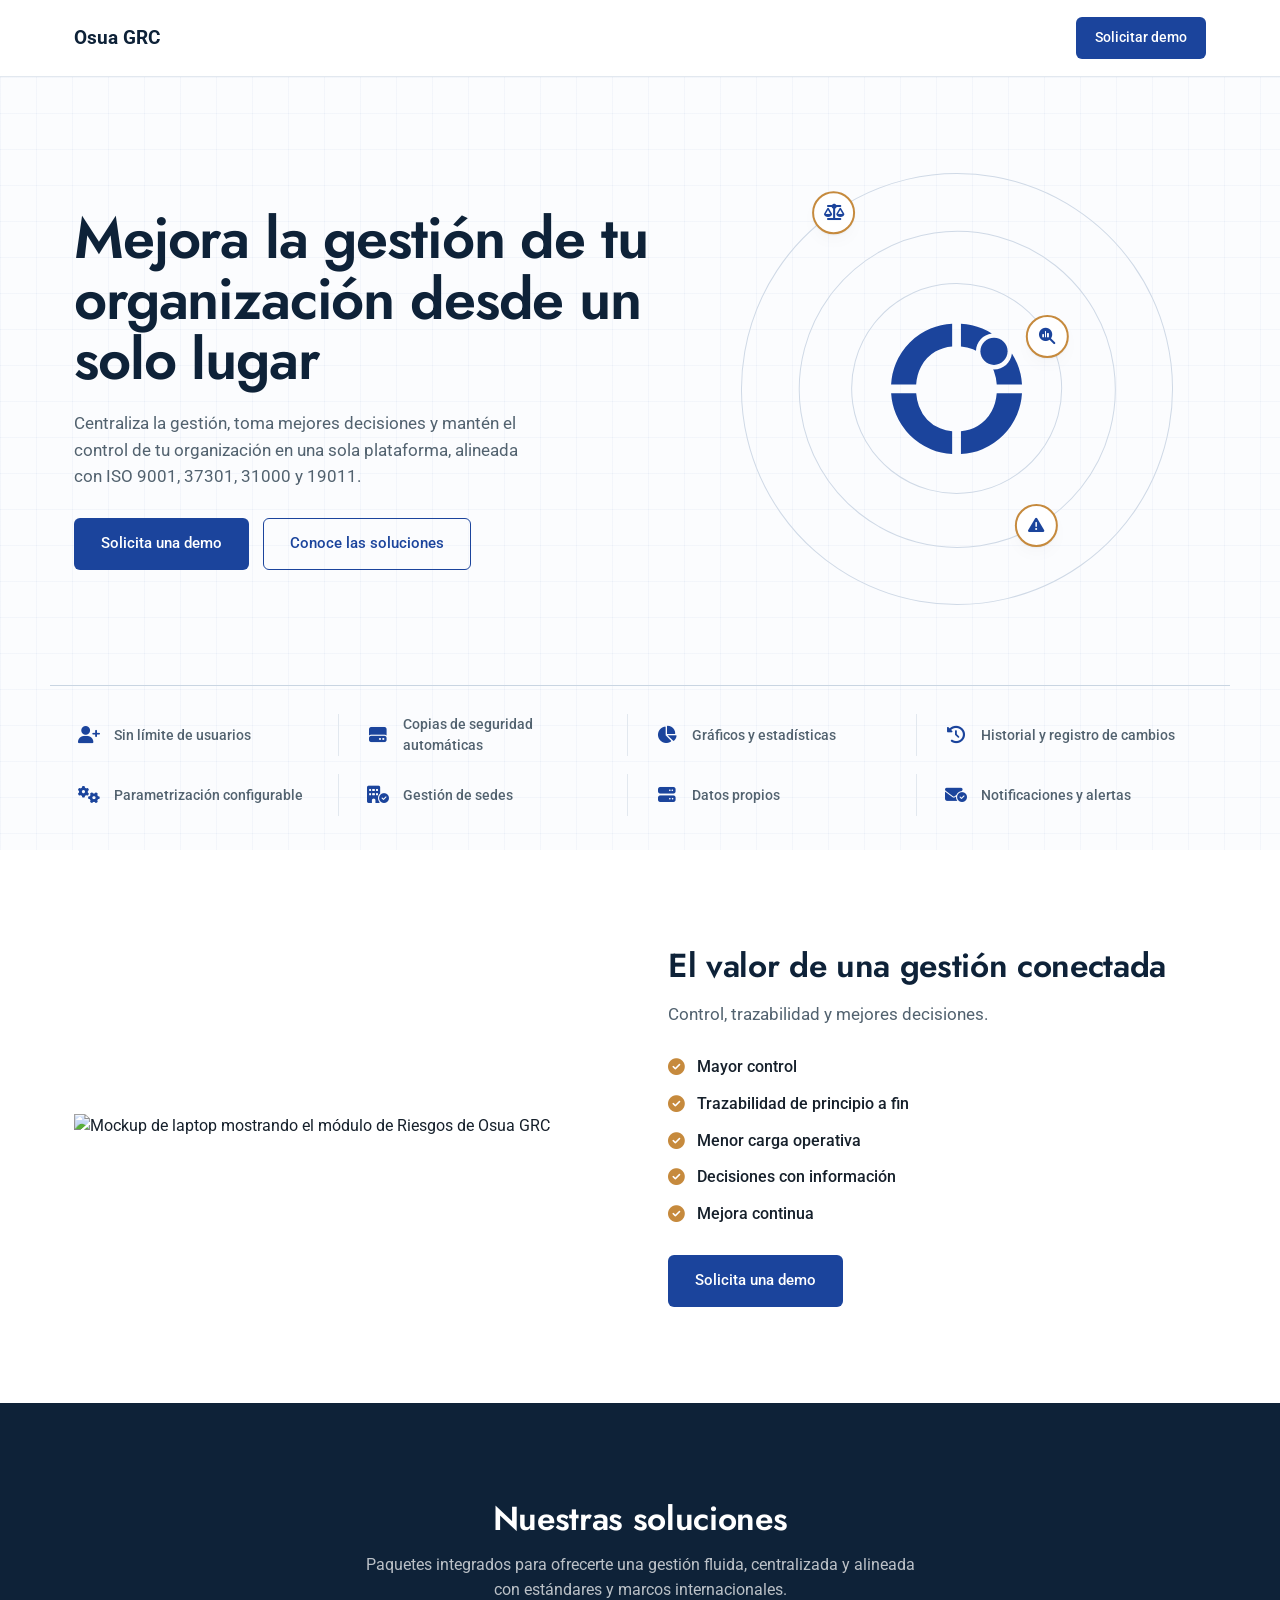
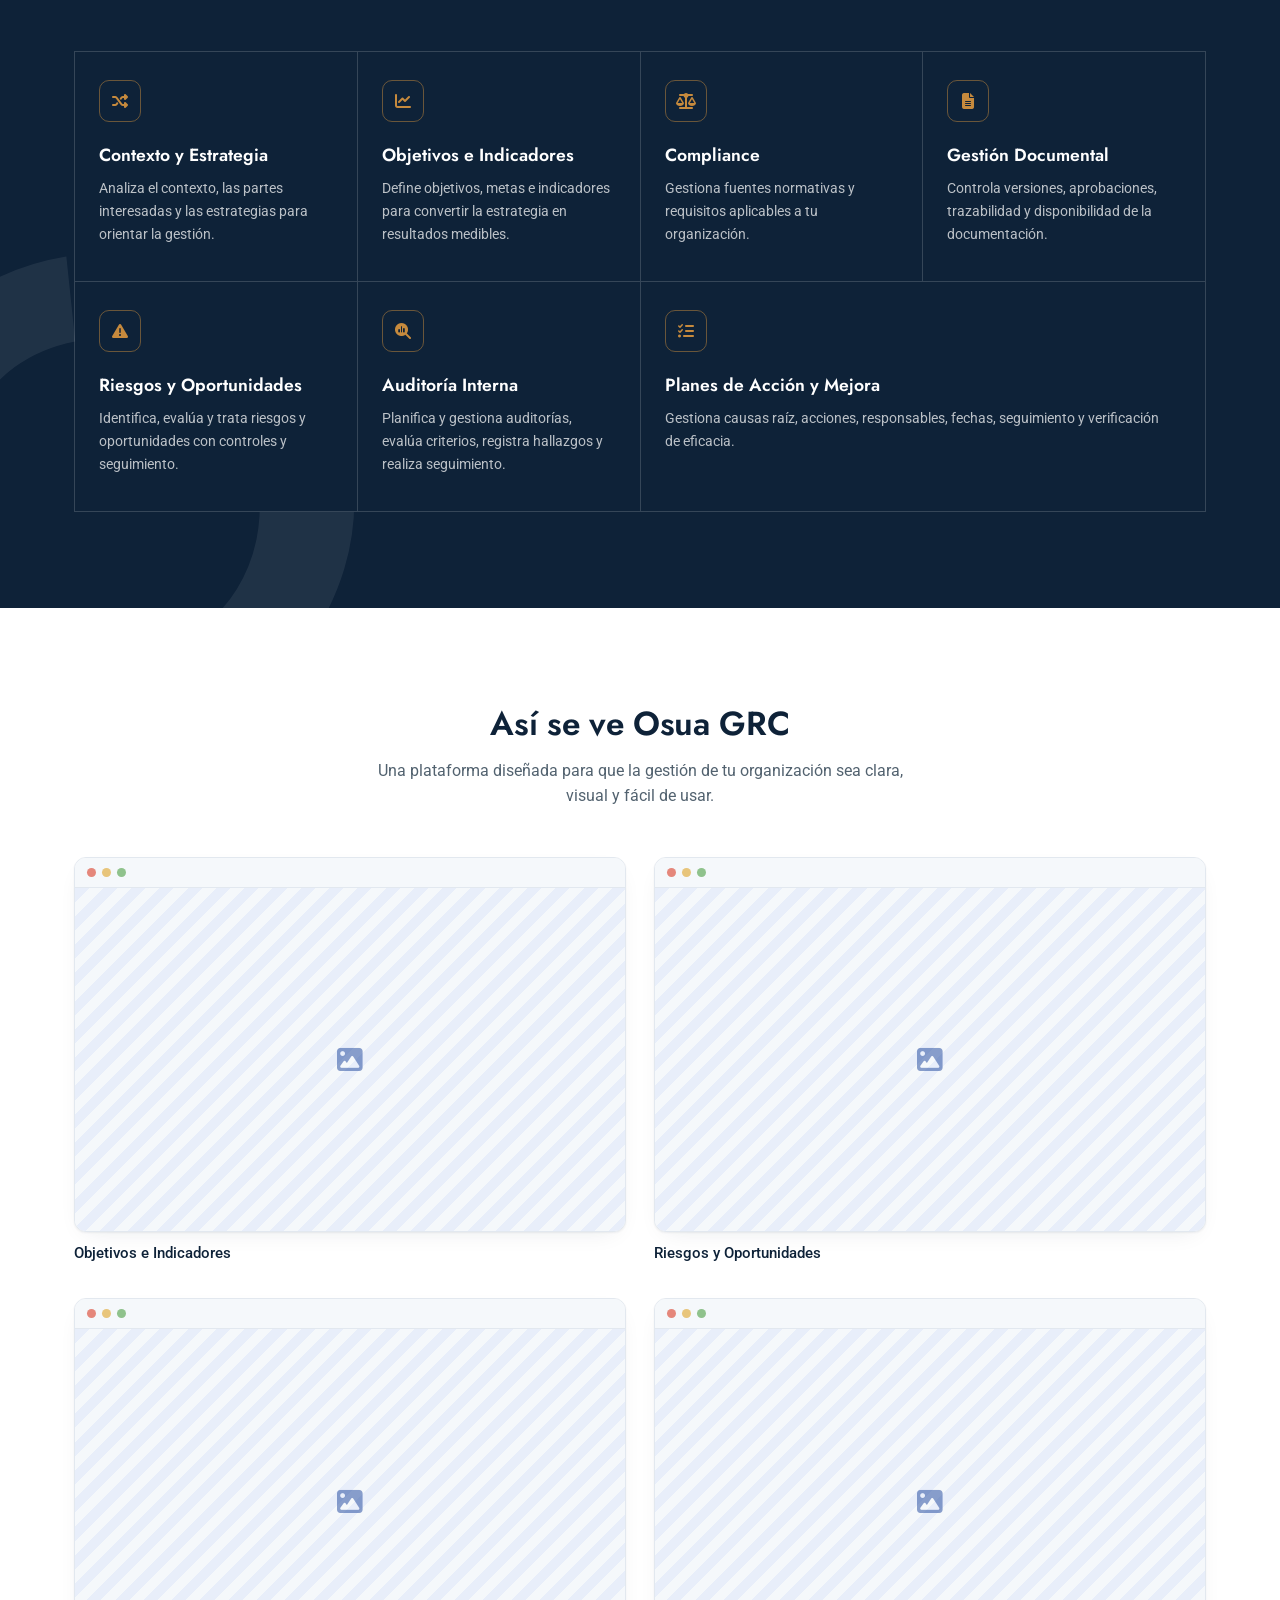
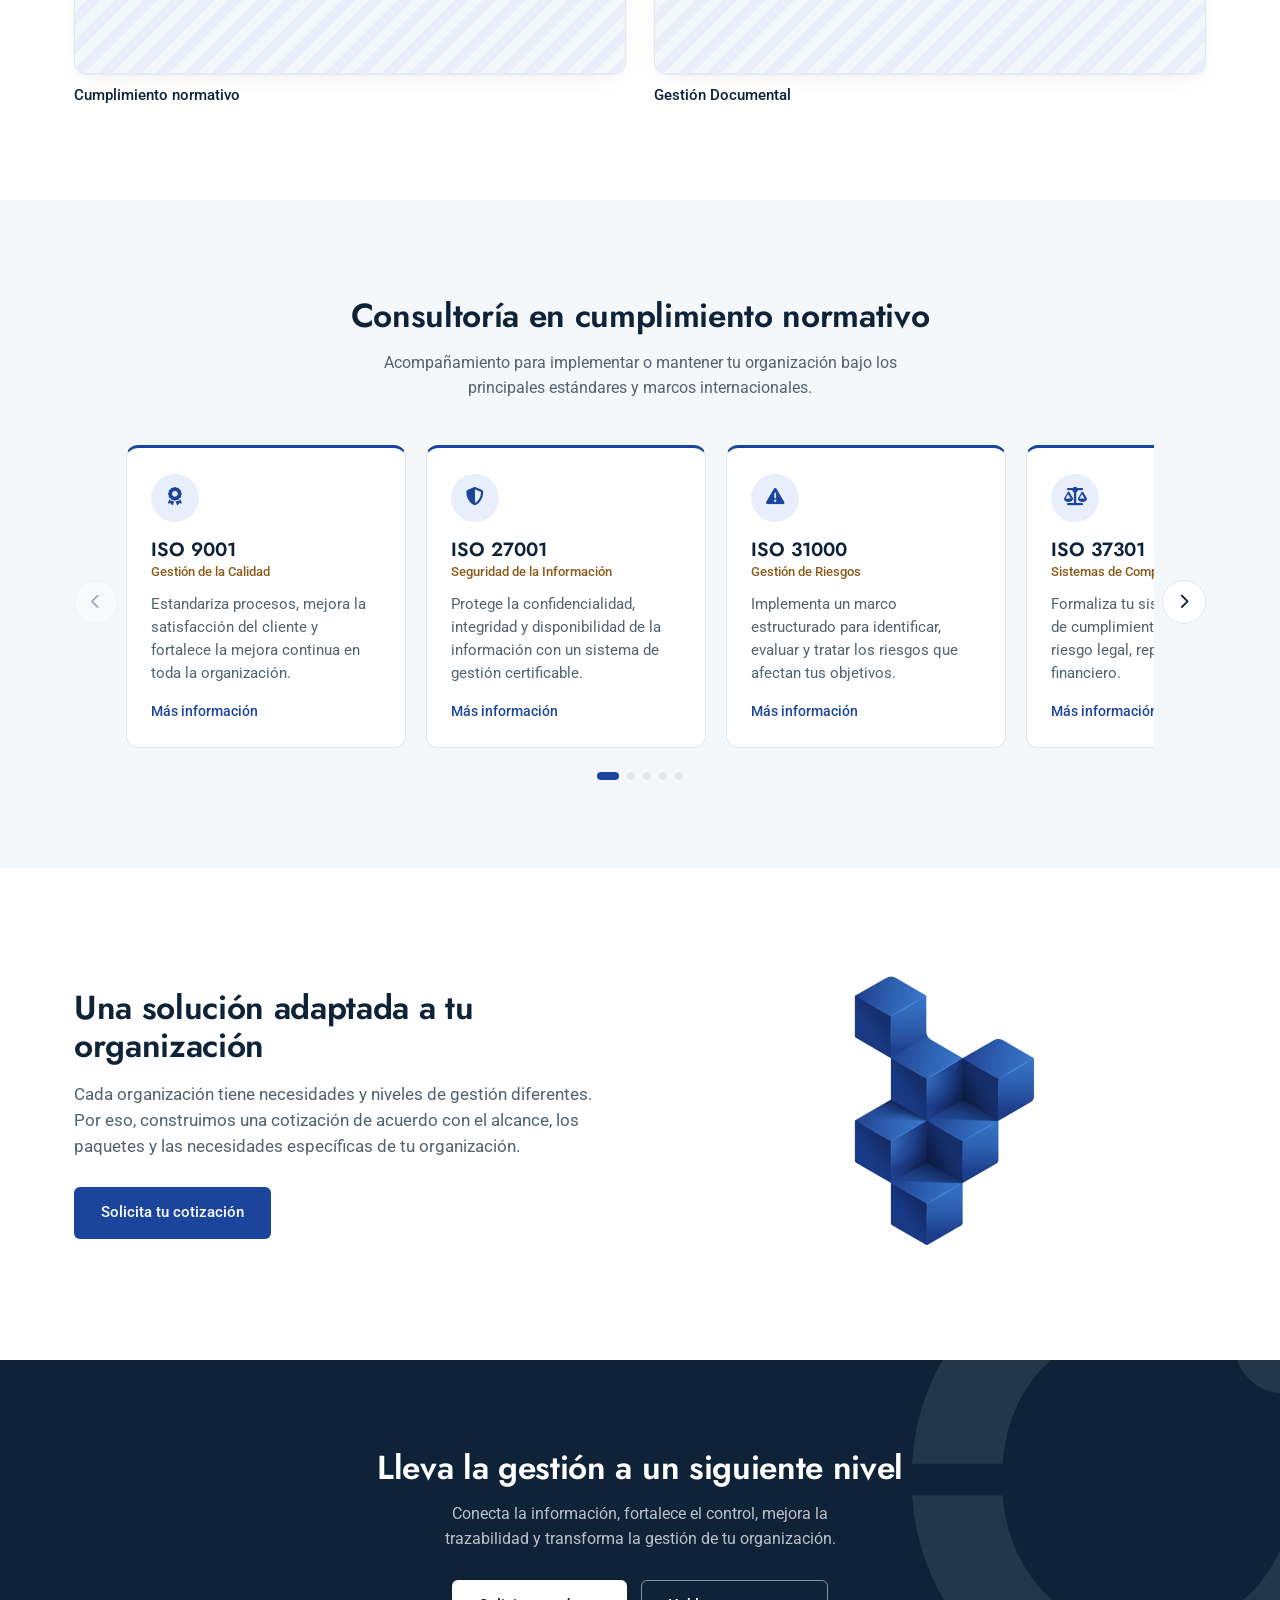
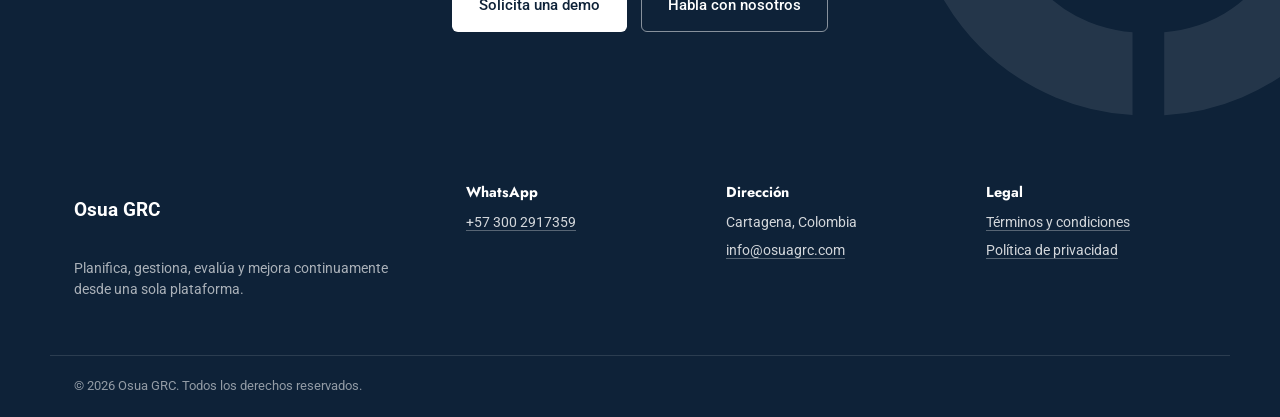
==== index.html @ 136eb986 "Ajustes en el hero y footer" ====
<!DOCTYPE html>
<html lang="es">
<head>
<meta charset="UTF-8">
<meta name="viewport" content="width=device-width, initial-scale=1.0">
<title>Osua GRC — Gobernanza, Riesgo y Cumplimiento</title>
<meta name="description" content="Centraliza la gestión, toma mejores decisiones y mantén el control de tu organización en una sola plataforma. Osua GRC: Gobernanza, Riesgo y Cumplimiento.">
 <!-- FAVICON -->
<link rel="apple-touch-icon" sizes="57x57" href="favicon/apple-icon-57x57.png">
<link rel="apple-touch-icon" sizes="60x60" href="favicon/apple-icon-60x60.png">
<link rel="apple-touch-icon" sizes="72x72" href="favicon/apple-icon-72x72.png">
<link rel="apple-touch-icon" sizes="76x76" href="favicon/apple-icon-76x76.png">
<link rel="apple-touch-icon" sizes="114x114" href="favicon/apple-icon-114x114.png">
<link rel="apple-touch-icon" sizes="120x120" href="favicon/apple-icon-120x120.png">
<link rel="apple-touch-icon" sizes="144x144" href="favicon/apple-icon-144x144.png">
<link rel="apple-touch-icon" sizes="152x152" href="favicon/apple-icon-152x152.png">
<link rel="apple-touch-icon" sizes="180x180" href="favicon/apple-icon-180x180.png">
<link rel="icon" type="image/png" sizes="192x192" href="favicon/android-icon-192x192.png">
<link rel="icon" type="image/png" sizes="32x32" href="favicon/favicon-32x32.png">
<link rel="icon" type="image/png" sizes="96x96" href="favicon/favicon-96x96.png">
<link rel="icon" type="image/png" sizes="16x16" href="favicon/favicon-16x16.png">
<link rel="icon" href="favicon/favicon.ico" sizes="any">
<link rel="manifest" href="favicon/manifest.json">
<meta name="msapplication-TileColor" content="#1B449C">
<meta name="msapplication-TileImage" content="favicon/ms-icon-144x144.png">
<meta name="theme-color" content="#1B449C">

<link rel="preconnect" href="https://fonts.googleapis.com">
<link rel="preconnect" href="https://fonts.gstatic.com" crossorigin>
<link href="https://fonts.googleapis.com/css2?family=Jost:wght@500;600;700&family=Roboto:wght@400;500;700&display=swap" rel="stylesheet">
<link rel="stylesheet" href="https://cdnjs.cloudflare.com/ajax/libs/font-awesome/6.5.2/css/all.min.css">
<link rel="stylesheet" href="css/styles.css">
</head>
<body>
<a class="skip-link" href="#contenido">Saltar al contenido</a>

<header class="site-header" id="top">
  <div class="wrap header-inner">
    <a href="./" class="brand" aria-label="Osua GRC — Inicio">
      <span class="logo-slot logo-slot--header" data-fallback="Osua GRC">
        <img src="assets/logo_osua_fondo_claro.png" alt="Osua GRC" class="logo-img"
             onerror="this.style.display='none'; this.parentElement.classList.add('logo-slot--empty')">
      </span>
    </a>

    <div class="header-actions">
      <a href="agendar.html" class="btn btn-primary btn-small">Solicitar demo</a>
    </div>
  </div>
</header>

<main id="contenido">

  <!-- HERO -->
  <section class="hero" id="hero">
    <div class="wrap hero-inner">
      <div class="hero-copy">
        <h1>Mejora la gestión de tu organización desde un solo lugar</h1>
        <p class="hero-lede">Centraliza la gestión, toma mejores decisiones y mantén el control de tu organización en una sola plataforma, alineada con ISO 9001, 37301, 31000 y 19011.</p>
        <div class="hero-ctas">
          <a href="agendar.html" class="btn btn-primary">Solicita una demo</a>
          <a href="#soluciones" class="btn btn-ghost">Conoce las soluciones</a>
        </div>
      </div>

      <div class="hero-visual" aria-hidden="true">
        <div class="orbit">
          <img src="assets/isotipo_fondo_claro.svg" alt="" class="orbit__mark">
          <div class="orbit__ring orbit__ring--outer"><span class="orbit__anchor"><span class="orbit__node"><i class="fa-solid fa-scale-balanced"></i></span></span></div>
          <div class="orbit__ring orbit__ring--mid"><span class="orbit__anchor"><span class="orbit__node"><i class="fa-solid fa-triangle-exclamation"></i></span></span></div>
          <div class="orbit__ring orbit__ring--inner"><span class="orbit__anchor"><span class="orbit__node"><i class="fa-solid fa-magnifying-glass-chart"></i></span></span></div>
        </div>
      </div>
    </div>

    <ul class="feature-strip wrap">
      <li><i class="fa-solid fa-user-plus"></i><span>Sin límite de usuarios</span></li>
      <li><i class="fa-solid fa-hard-drive"></i><span>Copias de seguridad automáticas</span></li>
      <li><i class="fa-solid fa-chart-pie"></i><span>Gráficos y estadísticas</span></li>
      <li><i class="fa-solid fa-clock-rotate-left"></i><span>Historial y registro de cambios</span></li>
      <li><i class="fa-solid fa-gears"></i><span>Parametrización configurable</span></li>
      <li><i class="fa-solid fa-building-circle-check"></i><span>Gestión de sedes</span></li>
      <li><i class="fa-solid fa-server"></i><span>Datos propios</span></li>
      <li><i class="fa-solid fa-envelope-circle-check"></i><span>Notificaciones y alertas</span></li>
    </ul>
  </section>

  <!-- VALOR CONECTADO -->
  <section class="split-section">
    <div class="wrap split-grid">
      <div class="split-grid__media">
        <div class="media-frame">
          <img src="assets/mockup_laptop.png"
               alt="Mockup de laptop mostrando el módulo de Riesgos de Osua GRC"
               class="media-frame__img" loading="lazy">
        </div>
      </div>

      <div class="split-grid__copy">
        <h2>El valor de una gestión conectada</h2>
        <p class="split-grid__lede">Control, trazabilidad y mejores decisiones.</p>
        <ul class="check-list">
          <li><i class="fa-solid fa-circle-check"></i>Mayor control</li>
          <li><i class="fa-solid fa-circle-check"></i>Trazabilidad de principio a fin</li>
          <li><i class="fa-solid fa-circle-check"></i>Menor carga operativa</li>
          <li><i class="fa-solid fa-circle-check"></i>Decisiones con información</li>
          <li><i class="fa-solid fa-circle-check"></i>Mejora continua</li>
        </ul>
        <a href="agendar.html" class="btn btn-primary">Solicita una demo</a>
      </div>
    </div>
  </section>

  <!-- SOLUCIONES -->
  <section class="solutions" id="soluciones">
    <img src="assets/isotipo_fondo_oscuro.svg" alt="" aria-hidden="true" class="section-mark section-mark--solutions">
    <div class="wrap">
      <div class="section-head">
        <h2>Nuestras soluciones</h2>
        <p>Paquetes integrados para ofrecerte una gestión fluida, centralizada y alineada con estándares y marcos internacionales.</p>
      </div>

      <ul class="solutions-grid">
        <li class="solution-module-card">
          <span class="solution-module-icon" aria-hidden="true"><i class="fa-solid fa-shuffle"></i></span>
          <h3>Contexto y Estrategia</h3>
          <p>Analiza el contexto, las partes interesadas y las estrategias para orientar la gestión.</p>
        </li>
        <li class="solution-module-card">
          <span class="solution-module-icon" aria-hidden="true"><i class="fa-solid fa-chart-line"></i></span>
          <h3>Objetivos e Indicadores</h3>
          <p>Define objetivos, metas e indicadores para convertir la estrategia en resultados medibles.</p>
        </li>
        <li class="solution-module-card">
          <span class="solution-module-icon" aria-hidden="true"><i class="fa-solid fa-scale-balanced"></i></span>
          <h3>Compliance</h3>
          <p>Gestiona fuentes normativas y requisitos aplicables a tu organización.</p>
        </li>
        <li class="solution-module-card">
          <span class="solution-module-icon" aria-hidden="true"><i class="fa-solid fa-file-lines"></i></span>
          <h3>Gestión Documental</h3>
          <p>Controla versiones, aprobaciones, trazabilidad y disponibilidad de la documentación.</p>
        </li>
        <li class="solution-module-card">
          <span class="solution-module-icon" aria-hidden="true"><i class="fa-solid fa-triangle-exclamation"></i></span>
          <h3>Riesgos y Oportunidades</h3>
          <p>Identifica, evalúa y trata riesgos y oportunidades con controles y seguimiento.</p>
        </li>
        <li class="solution-module-card">
          <span class="solution-module-icon" aria-hidden="true"><i class="fa-solid fa-magnifying-glass-chart"></i></span>
          <h3>Auditoría Interna</h3>
          <p>Planifica y gestiona auditorías, evalúa criterios, registra hallazgos y realiza seguimiento.</p>
        </li>
        <li class="solution-module-card">
          <span class="solution-module-icon" aria-hidden="true"><i class="fa-solid fa-list-check"></i></span>
          <h3>Planes de Acción y Mejora</h3>
          <p>Gestiona causas raíz, acciones, responsables, fechas, seguimiento y verificación de eficacia.</p>
        </li>
      </ul>
    </div>
  </section>

  <!-- GALERÍA DE LA PLATAFORMA -->
  <section class="gallery" id="galeria">
    <div class="wrap">
      <div class="section-head">
        <h2>Así se ve Osua GRC</h2>
        <p>Una plataforma diseñada para que la gestión de tu organización sea clara, visual y fácil de usar.</p>
      </div>

      <div class="gallery-grid">

        <button type="button" class="gallery-item" data-gallery-item data-full="assets/indicadores.png" data-caption="Objetivos e Indicadores">
          <span class="browser-frame">
            <span class="browser-bar"><span class="browser-dot"></span><span class="browser-dot"></span><span class="browser-dot"></span></span>
            <span class="browser-body">
              <img src="assets/indicadores.png" alt="Módulo de Objetivos e Indicadores" loading="lazy"
                   onerror="this.style.display='none'; this.parentElement.classList.add('browser-body--empty')">
            </span>
          </span>
          <span class="gallery-caption">Objetivos e Indicadores</span>
        </button>

        <button type="button" class="gallery-item" data-gallery-item data-full="assets/riesgos_oportunidades.png" data-caption="Riesgos y Oportunidades">
          <span class="browser-frame">
            <span class="browser-bar"><span class="browser-dot"></span><span class="browser-dot"></span><span class="browser-dot"></span></span>
            <span class="browser-body">
              <img src="assets/riesgos_oportunidades.png" alt="Módulo de Riesgos y Oportunidades" loading="lazy"
                   onerror="this.style.display='none'; this.parentElement.classList.add('browser-body--empty')">
            </span>
          </span>
          <span class="gallery-caption">Riesgos y Oportunidades</span>
        </button>

        <button type="button" class="gallery-item" data-gallery-item data-full="assets/fuentes_normativas.png" data-caption="Cumplimiento normativo">
          <span class="browser-frame">
            <span class="browser-bar"><span class="browser-dot"></span><span class="browser-dot"></span><span class="browser-dot"></span></span>
            <span class="browser-body">
              <img src="assets/fuentes_normativas.png" alt="Módulo de Cumplimiento" loading="lazy"
                   onerror="this.style.display='none'; this.parentElement.classList.add('browser-body--empty')">
            </span>
          </span>
          <span class="gallery-caption">Cumplimiento normativo</span>
        </button>

        <button type="button" class="gallery-item" data-gallery-item data-full="assets/documentos.png" data-caption="Gestión Documental">
          <span class="browser-frame">
            <span class="browser-bar"><span class="browser-dot"></span><span class="browser-dot"></span><span class="browser-dot"></span></span>
            <span class="browser-body">
              <img src="assets/documentos.png" alt="Módulo de Gestión Documental" loading="lazy"
                   onerror="this.style.display='none'; this.parentElement.classList.add('browser-body--empty')">
            </span>
          </span>
          <span class="gallery-caption">Gestión Documental</span>
        </button>

      </div>
    </div>
  </section>

  <!-- CONSULTORÍA EN CUMPLIMIENTO NORMATIVO -->
  <section class="consulting" id="consultoria">
    <div class="wrap">
      <div class="section-head">
        <h2>Consultoría en cumplimiento normativo</h2>
        <p>Acompañamiento para implementar o mantener tu organización bajo los principales estándares y marcos internacionales.</p>
      </div>
    </div>

    <div class="carousel" data-carousel>
      <button type="button" class="carousel-arrow carousel-arrow--prev" data-carousel-prev aria-label="Ver norma anterior">
        <i class="fa-solid fa-chevron-left"></i>
      </button>

      <ul class="carousel-track" data-carousel-track tabindex="0" aria-label="Listado de normas ISO">

        <li class="carousel-slide">
          <article class="norm-card">
            <span class="norm-card-icon"><i class="fa-solid fa-award"></i></span>
            <h3>ISO 9001</h3>
            <p class="norm-card-tag">Gestión de la Calidad</p>
            <p>Estandariza procesos, mejora la satisfacción del cliente y fortalece la mejora continua en toda la organización.</p>
            <a href="#contacto" class="norm-card-link">Más información<span class="sr-only"> sobre ISO 9001</span></a>
          </article>
        </li>

        <li class="carousel-slide">
          <article class="norm-card">
            <span class="norm-card-icon"><i class="fa-solid fa-shield-halved"></i></span>
            <h3>ISO 27001</h3>
            <p class="norm-card-tag">Seguridad de la Información</p>
            <p>Protege la confidencialidad, integridad y disponibilidad de la información con un sistema de gestión certificable.</p>
            <a href="#contacto" class="norm-card-link">Más información<span class="sr-only"> sobre ISO 27001</span></a>
          </article>
        </li>

        <li class="carousel-slide">
          <article class="norm-card">
            <span class="norm-card-icon"><i class="fa-solid fa-triangle-exclamation"></i></span>
            <h3>ISO 31000</h3>
            <p class="norm-card-tag">Gestión de Riesgos</p>
            <p>Implementa un marco estructurado para identificar, evaluar y tratar los riesgos que afectan tus objetivos.</p>
            <a href="#contacto" class="norm-card-link">Más información<span class="sr-only"> sobre ISO 31000</span></a>
          </article>
        </li>

        <li class="carousel-slide">
          <article class="norm-card">
            <span class="norm-card-icon"><i class="fa-solid fa-scale-balanced"></i></span>
            <h3>ISO 37301</h3>
            <p class="norm-card-tag">Sistemas de Compliance</p>
            <p>Formaliza tu sistema de gestión de cumplimiento y reduce el riesgo legal, reputacional y financiero.</p>
            <a href="#contacto" class="norm-card-link">Más información<span class="sr-only"> sobre ISO 37301</span></a>
          </article>
        </li>

        <li class="carousel-slide">
          <article class="norm-card">
            <span class="norm-card-icon"><i class="fa-solid fa-magnifying-glass-chart"></i></span>
            <h3>ISO 19011</h3>
            <p class="norm-card-tag">Directrices de Auditoría</p>
            <p>Planificación y ejecución de auditorías internas efectivas, con criterios claros y hallazgos accionables.</p>
            <a href="#contacto" class="norm-card-link">Más información<span class="sr-only"> sobre ISO 19011</span></a>
          </article>
        </li>
      </ul>

      <button type="button" class="carousel-arrow carousel-arrow--next" data-carousel-next aria-label="Ver siguiente norma">
        <i class="fa-solid fa-chevron-right"></i>
      </button>
    </div>

    <div class="carousel-dots" data-carousel-dots></div>
  </section>

  <!-- SOLUCIÓN ADAPTADA / COTIZACIÓN POR NECESIDADES -->
  <section class="split-section" id="cotizacion">
    <div class="wrap split-grid">
      <div class="split-grid__copy">
        <h2>Una solución adaptada a tu organización</h2>
        <p class="split-grid__lede">Cada organización tiene necesidades y niveles de gestión diferentes. Por eso, construimos una cotización de acuerdo con el alcance, los paquetes y las necesidades específicas de tu organización.</p>
        <a href="https://wa.me/573002917359?text=Hola%2C%20quiero%20solicitar%20una%20cotizaci%C3%B3n%20de%20Osua%20GRC%20para%20mi%20organizaci%C3%B3n." class="btn btn-primary" target="_blank" rel="noopener noreferrer">Solicita tu cotización<span class="sr-only"> (WhatsApp, se abre en una pestaña nueva)</span></a>
      </div>

      <div class="split-grid__media" aria-hidden="true">
        <div class="media-frame">
          <img src="assets/cubos_3d.png"
               alt=""
               class="media-frame__img media-frame__img--constrained" loading="lazy">
        </div>
      </div>
    </div>
  </section>

  <!-- CTA FINAL -->
  <section class="cta-section" id="contacto">
    <img src="assets/isotipo_fondo_oscuro.svg" alt="" aria-hidden="true" class="section-mark section-mark--cta">
    <div class="wrap cta-inner">
      <h2>Lleva la gestión a un siguiente nivel</h2>
      <p>Conecta la información, fortalece el control, mejora la trazabilidad y transforma la gestión de tu organización.</p>
      <div class="cta-actions">
        <a href="agendar.html" class="btn btn-light">Solicita una demo</a>
        <a href="https://wa.me/573002917359?text=Hola%2C%20quiero%20conocer%20m%C3%A1s%20sobre%20Osua%20GRC." class="btn btn-ghost btn-ghost--dark" target="_blank" rel="noopener noreferrer">Habla con nosotros</a>
      </div>
    </div>
  </section>

</main>

<footer class="site-footer">
  <div class="wrap footer-inner">
    <div class="footer-brand">
      <span class="logo-slot logo-slot--footer" data-fallback="Osua GRC">
        <img src="assets/logo_osua_fondo_oscuro.png" alt="Osua GRC" class="logo-img"
             onerror="this.style.display='none'; this.parentElement.classList.add('logo-slot--empty')">
      </span>
      <p>Planifica, gestiona, evalúa y mejora continuamente desde una sola plataforma.</p>
    </div>

    <div class="footer-col">
      <h4>WhatsApp</h4>
      <p><a href="https://wa.me/573002917359" target="_blank" rel="noopener noreferrer">+57 300 2917359</a></p>
    </div>

    <div class="footer-col">
      <h4>Dirección</h4>
      <p>Cartagena, Colombia</p>
      <p><a href="mailto:info@osuagrc.com">info@osuagrc.com</a></p>
    </div>

    <div class="footer-col">
      <h4>Legal</h4>
      <p><a href="terminos.html">Términos y condiciones</a></p>
      <p><a href="privacidad.html">Política de privacidad</a></p>
    </div>
  </div>

  <div class="wrap footer-bottom">
    <p>&copy; <span id="year"></span> Osua GRC. Todos los derechos reservados.</p>
  </div>
</footer>

<!-- Lightbox de la galería -->
<div class="lightbox" id="lightbox" role="dialog" aria-modal="true" aria-label="Vista ampliada de la captura" aria-hidden="true">
  <button type="button" class="lightbox-close" id="lightboxClose" aria-label="Cerrar imagen">
    <i class="fa-solid fa-xmark"></i>
  </button>
  <button type="button" class="lightbox-arrow lightbox-arrow--prev" id="lightboxPrev" aria-label="Captura anterior">
    <i class="fa-solid fa-chevron-left"></i>
  </button>
  <figure class="lightbox-figure">
    <img id="lightboxImg" src="" alt="">
    <figcaption id="lightboxCaption"></figcaption>
  </figure>
  <button type="button" class="lightbox-arrow lightbox-arrow--next" id="lightboxNext" aria-label="Siguiente captura">
    <i class="fa-solid fa-chevron-right"></i>
  </button>
</div>

<button id="backToTop" class="back-to-top" aria-label="Volver arriba" type="button">
  <i class="fa-solid fa-arrow-up"></i>
</button>

<script src="js/script.js"></script>
</body>
</html>
---- css/styles.css ----
/* ============================================
   Osua GRC — Landing page
   ============================================ */

:root {
  --navy-900: #0E2238;
  --navy-800: #12283F;
  --navy-700: #1B449C;
  --blue-500: #3A63C4;
  --blue-100: #E8EEFA;
  --gold-500: #C68A3D;
  --gold-100: #F7ECDA;
  --bg-soft: #F5F8FB;
  --bg-warm: #FBFCFE;
  --white: #FFFFFF;
  --ink: #16202B;
  --ink-soft: #52626F;
  --line: #E2E8EF;
  --line-strong: #C9D5E2;

  --font-display: 'Jost', 'Roboto', -apple-system, BlinkMacSystemFont, 'Segoe UI', sans-serif;
  --gold-700: #8A5A1A;
  --font: 'Roboto', -apple-system, BlinkMacSystemFont, 'Segoe UI', sans-serif;

  --radius-s: 6px;
  --radius-m: 12px;
  --radius-l: 20px;

  --shadow-card: 0 1px 2px rgba(14, 34, 56, 0.06), 0 8px 24px -12px rgba(14, 34, 56, 0.12);

  --header-h: 76px;
  --wrap: 1180px;
}

*, *::before, *::after { box-sizing: border-box; }

html {
  scroll-behavior: smooth;
  scroll-padding-top: var(--header-h); /* Evita que el header fijo solape los títulos al usar anclas */
}

@media (prefers-reduced-motion: reduce) {
  html { scroll-behavior: auto; }
  * {
    animation-duration: 0.001ms !important;
    animation-iteration-count: 1 !important;
    transition-duration: 0.001ms !important;
  }
}

body {
  margin: 0;
  font-family: var(--font);
  font-weight: 400;
  color: var(--ink);
  background: var(--white);
  line-height: 1.55;
  -webkit-font-smoothing: antialiased;
}

/* Tipografía global */
h1, h2, h3, h4 {
  font-family: var(--font-display);
  color: var(--navy-900);
  margin: 0 0 0.5em;
  line-height: 1.15;
}
h1 { font-weight: 600; font-size: clamp(2rem, 3.4vw, 2.75rem); letter-spacing: -0.01em; }
h2 { font-weight: 600; font-size: clamp(1.6rem, 2.6vw, 2.1rem); letter-spacing: -0.01em; }
h3 { font-weight: 600; font-size: 1.2rem; }
p { margin: 0 0 1em; color: var(--ink-soft); max-width: 62ch; }
a { color: inherit; text-decoration: none; }
ul { list-style: none; margin: 0; padding: 0; }
img, svg { display: block; max-width: 100%; height: auto; }

.wrap {
  width: 100%;
  max-width: var(--wrap);
  margin: 0 auto;
  padding: 0 24px;
  position: relative;
  z-index: 1;
}

/* ---------- Marcas decorativas de fondo ---------- */
.section-mark {
  position: absolute;
  z-index: 0;
  max-width: none;
  pointer-events: none;
  user-select: none;
  opacity: 0.07;
  width: clamp(260px, 60vw, 560px);
}

.section-mark--hero {
  top: clamp(-140px, -22vw, -60px);
  right: clamp(-140px, -22vw, -60px);
  width: clamp(300px, 65vw, 620px);
}
.section-mark--solutions {
  bottom: clamp(-160px, -24vw, -70px);
  left: clamp(-160px, -24vw, -70px);
  width: clamp(280px, 62vw, 540px);
  transform: rotate(-6deg);
}
.section-mark--cta {
  top: clamp(-140px, -22vw, -60px);
  right: clamp(-130px, -20vw, -50px);
  width: clamp(280px, 60vw, 520px);
  opacity: 0.09;
}

/* ---------- Botones ---------- */
.btn {
  display: inline-flex;
  align-items: center;
  justify-content: center;
  gap: 8px;
  padding: 13px 26px;
  border-radius: var(--radius-s);
  font-weight: 500;
  font-size: 0.95rem;
  border: 1.5px solid transparent;
  cursor: pointer;
  transition: background-color 0.15s ease, border-color 0.15s ease, color 0.15s ease, transform 0.1s ease;
}
.btn:active { transform: translateY(1px); }
.btn-primary { background: var(--navy-700); color: var(--white); }
.btn-primary:hover { background: var(--blue-500); }
.btn-ghost { background: transparent; color: var(--navy-700); border-color: var(--navy-700); }
.btn-ghost:hover { background: var(--blue-100); }
.btn-small { padding: 9px 18px; font-size: 0.875rem; }
.btn-light { background: var(--white); color: var(--navy-900); }
.btn-light:hover { background: var(--blue-100); }
.btn:focus-visible, a:focus-visible, input:focus-visible, button:focus-visible {
  outline: 2.5px solid var(--gold-500);
  outline-offset: 2px;
}

/* ---------- Header ---------- */
.site-header {
  position: sticky;
  top: 0;
  z-index: 100;
  background: rgba(255, 255, 255, 0.92);
  backdrop-filter: saturate(180%) blur(10px);
  border-bottom: 1px solid var(--line);
}
.header-inner {
  height: var(--header-h);
  display: flex;
  align-items: center;
  justify-content: space-between;
  gap: 24px;
}
.brand { display: flex; align-items: center; color: var(--navy-900); }

.logo-slot {
  display: inline-flex;
  align-items: center;
  height: 52px;
  max-width: 200px;
}
.logo-slot--footer { height: 52px; }
.logo-img { height: 100%; width: auto; max-width: 100%; object-fit: contain; }

.logo-slot--empty::after {
  content: attr(data-fallback);
  font-weight: 700;
  font-size: 1.2rem;
  color: var(--navy-900);
  white-space: nowrap;
}
.logo-slot--footer.logo-slot--empty::after { color: var(--white); }

.header-actions { display: flex; align-items: center; gap: 14px; }

/* ---------- Layout Unificado: Split Grid & Media Frame ---------- */
.split-section { padding: 96px 0; }
.split-section--alt { background: var(--bg-soft); }

.split-grid {
  display: grid;
  grid-template-columns: minmax(0, 1fr) minmax(0, 1fr);
  gap: 56px;
  align-items: center;
}

@media (max-width: 900px) {
  .split-grid { grid-template-columns: 1fr; }
  .split-grid__media { order: 2; }
}

/* Componente único para contenedores de imagen e ilustración */
.media-frame {
  display: flex;
  align-items: center;
  justify-content: center;
  width: 100%;
}
.media-frame__img {
  display: block;
  width: 100%;
  height: auto;
}
.media-frame__img--constrained {
  max-width: 300px;
}

/* ---------- Hero ---------- */
/* Cuadrícula técnica: dos capas de líneas finas (horizontales y verticales) sobre el fondo base */
.hero {
  background:
    linear-gradient(rgba(27, 68, 156, 0.035) 1px, transparent 1px),
    linear-gradient(90deg, rgba(27, 68, 156, 0.035) 1px, transparent 1px),
    var(--bg-warm);
  background-size: 36px 36px, 36px 36px, auto;
  padding-top: 72px;
  position: relative;
  overflow: hidden;
}
.hero-inner {
  display: grid;
  grid-template-columns: minmax(0, 1fr) minmax(0, 0.85fr);
  align-items: center;
  gap: 48px;
  padding-bottom: 56px;
}
.hero-copy h1 { margin-bottom: 20px; font-size: clamp(2.3rem, 4.6vw, 3.6rem); line-height: 1.05; letter-spacing: -0.02em; }
.hero-lede { font-size: 1.08rem; max-width: 46ch; }
.hero-ctas { display: flex; gap: 14px; margin-top: 28px; flex-wrap: wrap; }

.hero-visual { display: flex; justify-content: center; }
.orbit { position: relative; width: 100%; max-width: 480px; aspect-ratio: 1; container-type: inline-size; }
.orbit__mark { position: absolute; inset: 0; margin: auto; width: 30%; animation: mark-in 1.4s cubic-bezier(.2, .7, .2, 1) both; }
.orbit__ring {
  position: absolute; inset: var(--inset);
  border: 1.5px solid #CFD9E6; border-radius: 50%;
  rotate: var(--start);
  animation: orbit-spin var(--dur) linear infinite;
}
.orbit__ring--outer { --inset: 5%; --dur: 80s; --start: -35deg; }
.orbit__ring--mid { --inset: 17%; --dur: 56s; --start: 150deg; animation-direction: reverse; }
.orbit__ring--inner { --inset: 28%; --dur: 36s; --start: 60deg; }
/* El ancla contrarresta el giro del anillo para que las etiquetas siempre queden derechas */
.orbit__anchor {
  position: absolute; top: 0; left: 50%; width: 0; height: 0;
  rotate: calc(var(--start) * -1);
  animation: orbit-counter var(--dur) linear infinite;
  animation-direction: inherit;
}
.orbit__node {
  position: absolute; transform: translate(-50%, -50%);
  display: flex; align-items: center; justify-content: center;
  width: 38px; height: 38px;           /* respaldo si el navegador no soporta cqw */
  width: clamp(30px, 9cqw, 46px); height: clamp(30px, 9cqw, 46px);
  background: var(--white); border: 2px solid var(--gold-500); border-radius: 50%;
  box-shadow: var(--shadow-card);
}
.orbit__node i { font-size: clamp(0.8rem, 3.4cqw, 1.1rem); color: var(--navy-700); }
@keyframes orbit-spin { to { transform: rotate(360deg); } }
@keyframes orbit-counter { to { transform: rotate(-360deg); } }
@keyframes mark-in { from { transform: rotate(-90deg); opacity: 0; } to { transform: none; opacity: 1; } }

/* Feature strip */
.feature-strip {
  border-top: 1px solid var(--line-strong);
  padding: 28px 24px 34px;
  display: grid;
  grid-template-columns: repeat(4, minmax(0, 1fr));
  gap: 18px 24px;
}
.feature-strip li {
  display: grid;
  grid-template-columns: 30px minmax(0, 1fr);
  align-items: center;
  gap: 10px;
  min-height: 42px;
  padding-right: 18px;
  border-right: 1px solid var(--line);
}
.feature-strip li:nth-child(4n) { border-right: none; padding-right: 0; }
.feature-strip i { font-size: 1.1rem; color: var(--navy-700); text-align: center; }
.feature-strip span { font-size: 0.85rem; font-weight: 500; color: var(--ink-soft); }

@media (max-width: 720px) {
  .feature-strip { grid-template-columns: repeat(2, minmax(0, 1fr)); gap: 0 20px; }
  .feature-strip li { border-right: none; border-bottom: 1px solid var(--line); padding: 14px 0; }
  .feature-strip li:nth-last-child(-n+2) { border-bottom: none; }
}
@media (max-width: 359px) {
  .feature-strip { grid-template-columns: 1fr; }
  .feature-strip li:nth-last-child(2) { border-bottom: 1px solid var(--line); }
}

/* Párrafo destacado dentro de .split-grid__copy */
.split-grid__lede { font-size: 1.05rem; margin-bottom: 28px; }

/* ---------- Check list ---------- */
.check-list { margin: 20px 0 28px; display: flex; flex-direction: column; gap: 12px; }
.check-list li { display: flex; align-items: center; gap: 12px; font-weight: 500; color: var(--ink); }
.check-list i { color: var(--gold-500); font-size: 1.05rem; }

/* ---------- Soluciones ---------- */
.solutions {
  --cell-line: rgba(255, 255, 255, 0.16);
  padding: 96px 0;
  background: var(--navy-900);
  color: var(--white);
  position: relative;
  overflow: hidden;
  overflow: clip;
}
.solutions h2, .solutions h3 { color: var(--white); }
.section-head { max-width: 640px; margin: 0 auto 48px; text-align: center; }
.section-head p { margin: 0 auto; }
.solutions .section-head p { color: rgba(255, 255, 255, 0.72); }

/* Cada módulo es una celda con borde fino; la cuadrícula se cierra con el borde superior e izquierdo del contenedor */
.solutions-grid {
  display: grid;
  grid-template-columns: repeat(4, minmax(0, 1fr));
  border-top: 1px solid var(--cell-line);
  border-left: 1px solid var(--cell-line);
}
.solution-module-card {
  min-height: 230px;
  padding: 28px 24px 30px;
  background: var(--navy-900); /* tapa la marca de agua dentro de la celda */
  border-right: 1px solid var(--cell-line);
  border-bottom: 1px solid var(--cell-line);
  display: flex;
  flex-direction: column;
  align-items: flex-start;
}
/* 7 módulos: la última celda ocupa 2 columnas para que la cuadrícula quede completa, sin hueco */
.solution-module-card:last-child { grid-column: span 2; }
.solution-module-icon {
  width: 42px;
  height: 42px;
  display: inline-flex;
  align-items: center;
  justify-content: center;
  margin-bottom: 22px;
  border: 1px solid rgba(198, 138, 61, 0.5);
  border-radius: 10px;
  color: var(--gold-500);
}
.solution-module-card h3 { margin: 0 0 10px; font-size: 1.1rem; line-height: 1.3; }
.solution-module-card p { margin: 0; font-size: 0.9rem; line-height: 1.6; color: rgba(255, 255, 255, 0.72); }

@media (max-width: 980px) {
  .solutions-grid { grid-template-columns: repeat(2, minmax(0, 1fr)); }
  .solution-module-card { min-height: 200px; }
}
@media (max-width: 520px) {
  .solutions { padding: 72px 0; }
  .solutions-grid { grid-template-columns: 1fr; }
  .solution-module-card { min-height: 0; padding: 24px 20px 26px; }
  .solution-module-card:last-child { grid-column: auto; }
}

/* ---------- Galería de la plataforma ---------- */
.gallery { padding: 96px 0; background: var(--white); }
.gallery .section-head { margin-bottom: 48px; }

.gallery-grid {
  display: grid;
  grid-template-columns: repeat(2, 1fr);
  gap: 36px 28px;
}

.gallery-item {
  display: block;
  width: 100%;
  padding: 0;
  border: none;
  background: none;
  font-family: var(--font);
  text-align: left;
  cursor: pointer;
}

/* "Mockup" de navegador que enmarca cada captura */
.browser-frame {
  display: block;
  border-radius: var(--radius-m);
  overflow: hidden;
  border: 1px solid var(--line);
  background: var(--white);
  box-shadow: var(--shadow-card);
  transition: transform 0.18s ease, box-shadow 0.18s ease;
}
.gallery-item:hover .browser-frame { transform: translateY(-3px); box-shadow: 0 16px 32px -14px rgba(14, 34, 56, 0.25); }

.browser-bar {
  display: flex;
  align-items: center;
  gap: 6px;
  padding: 10px 12px;
  background: var(--bg-soft);
  border-bottom: 1px solid var(--line);
}
.browser-dot { width: 9px; height: 9px; border-radius: 50%; background: var(--line); }
.browser-dot:nth-child(1) { background: #E5877B; }
.browser-dot:nth-child(2) { background: #E8C57B; }
.browser-dot:nth-child(3) { background: #8FC28C; }

.browser-body {
  display: block;
  position: relative;
  aspect-ratio: 16 / 10;
  background: var(--white);
}
.browser-body img { width: 100%; height: 100%; object-fit: cover; object-position: top; }

/* Contenido de respaldo mientras no se haya subido la captura real */
.browser-body--empty {
  display: flex;
  align-items: center;
  justify-content: center;
  background:
    repeating-linear-gradient(135deg, var(--blue-100), var(--blue-100) 10px, var(--bg-soft) 10px, var(--bg-soft) 20px);
}
.browser-body--empty::before {
  content: '\f03e';
  font-family: 'Font Awesome 6 Free';
  font-weight: 900;
  font-size: 1.6rem;
  color: var(--navy-700);
  opacity: 0.5;
}

.gallery-caption {
  display: block;
  margin-top: 12px;
  font-weight: 500;
  font-size: 0.92rem;
  color: var(--navy-900);
}

@media (max-width: 900px) {
  .gallery-grid { grid-template-columns: repeat(2, 1fr); }
}
@media (max-width: 560px) {
  .gallery-grid { grid-template-columns: 1fr; }
}

/* ---------- Lightbox ---------- */
.lightbox {
  position: fixed;
  inset: 0;
  background: rgba(14, 34, 56, 0.92);
  display: flex;
  align-items: center;
  justify-content: center;
  z-index: 200;
  opacity: 0;
  visibility: hidden;
  transition: opacity 0.2s ease;
  padding: 24px;
}
.lightbox.is-open { opacity: 1; visibility: visible; }

.lightbox-figure { max-width: min(90vw, 1000px); margin: 0; text-align: center; }
.lightbox-figure img {
  max-width: 100%;
  max-height: 78vh;
  border-radius: var(--radius-m);
  margin: 0 auto;
  box-shadow: 0 20px 60px -20px rgba(0,0,0,0.6);
}
.lightbox-figure figcaption {
  margin-top: 16px;
  color: var(--white);
  font-weight: 500;
  font-size: 0.95rem;
}

.lightbox-close,
.lightbox-arrow {
  position: fixed;
  border: none;
  background: rgba(255,255,255,0.1);
  color: var(--white);
  border-radius: 50%;
  cursor: pointer;
  display: flex;
  align-items: center;
  justify-content: center;
  transition: background-color 0.15s ease;
}
.lightbox-close:hover,
.lightbox-arrow:hover { background: rgba(255,255,255,0.2); }

.lightbox-close { top: 24px; right: 24px; width: 44px; height: 44px; font-size: 1.1rem; }
.lightbox-arrow { top: 50%; transform: translateY(-50%); width: 52px; height: 52px; font-size: 1.2rem; }
.lightbox-arrow--prev { left: 24px; }
.lightbox-arrow--next { right: 24px; }

@media (max-width: 640px) {
  .lightbox-arrow { width: 42px; height: 42px; }
  .lightbox-arrow--prev { left: 10px; }
  .lightbox-arrow--next { right: 10px; }
  .lightbox-close { top: 14px; right: 14px; }
}

/* ---------- Consultoría / Carrusel de normas ---------- */
.consulting { padding: 96px 0 88px; background: var(--bg-soft); }
.consulting .section-head { margin-bottom: 40px; }

.carousel {
  position: relative;
  display: flex;
  align-items: center;
  gap: 8px;
  max-width: var(--wrap);
  margin: 0 auto;
  padding: 0 24px;
}

.carousel-track {
  display: flex;
  gap: 20px;
  overflow-x: auto;
  scroll-snap-type: x mandatory;
  scroll-behavior: smooth;
  padding: 4px 2px 16px;
  margin: 0;
  list-style: none;
  /* oculta la barra de scroll manteniendo el desplazamiento nativo/táctil */
  scrollbar-width: none;
  -ms-overflow-style: none;
}
.carousel-track::-webkit-scrollbar { display: none; }

.carousel-slide {
  flex: 0 0 280px;
  scroll-snap-align: start;
}

.norm-card {
  position: relative; /* contiene el texto .sr-only para que el carrusel lo recorte */
  height: 100%;
  display: flex;
  flex-direction: column;
  background: var(--white);
  border: 1px solid var(--line);
  border-top: 3px solid var(--navy-700);
  border-radius: var(--radius-m);
  padding: 26px 24px 24px;
  transition: border-color 0.15s ease, box-shadow 0.15s ease;
}
/* border-color pisaría la franja, por eso se vuelve a fijar el color superior */
.norm-card:hover { border-color: var(--blue-500); border-top-color: var(--navy-700); box-shadow: var(--shadow-card); }

.norm-card-icon {
  width: 48px;
  height: 48px;
  border-radius: 50%;
  background: var(--blue-100);
  color: var(--navy-700);
  display: flex;
  align-items: center;
  justify-content: center;
  font-size: 1.15rem;
  margin-bottom: 16px;
}
.norm-card h3 { margin-bottom: 2px; }
.norm-card-tag {
  font-size: 0.8rem;
  font-weight: 500;
  color: var(--gold-700);
  margin-bottom: 12px;
}
.norm-card p:not(.norm-card-tag) { font-size: 0.92rem; margin-bottom: 16px; flex-grow: 1; }
.norm-card-link {
  font-size: 0.88rem;
  font-weight: 500;
  color: var(--navy-700);
  display: inline-flex;
  align-items: center;
  gap: 6px;
  margin-top: auto;
}
.norm-card-link i { font-size: 0.75rem; transition: transform 0.15s ease; }
.norm-card-link:hover { color: var(--blue-500); }
.norm-card-link:hover i { transform: translateX(3px); }

.carousel-arrow {
  flex: 0 0 auto;
  width: 44px;
  height: 44px;
  border-radius: 50%;
  border: 1.5px solid var(--line);
  background: var(--white);
  color: var(--navy-800);
  font-size: 0.95rem;
  display: flex;
  align-items: center;
  justify-content: center;
  cursor: pointer;
  transition: border-color 0.15s ease, color 0.15s ease, opacity 0.15s ease;
}
.carousel-arrow:hover { border-color: var(--navy-700); color: var(--navy-700); }
.carousel-arrow:disabled { opacity: 0.35; cursor: default; pointer-events: none; }

.carousel-dots {
  display: flex;
  justify-content: center;
  gap: 8px;
  margin-top: 8px;
}
.carousel-dots button {
  width: 8px;
  height: 8px;
  padding: 0;
  border: none;
  border-radius: 50%;
  background: var(--line);
  cursor: pointer;
}
.carousel-dots button.is-active { background: var(--navy-700); width: 22px; border-radius: 4px; transition: width 0.2s ease; }

@media (max-width: 640px) {
  .carousel-arrow { display: none; }
  .carousel { padding: 0 20px; }
  .carousel-slide { flex-basis: 250px; }
}

/* ---------- CTA final ---------- */
.cta-section { background: var(--navy-900); color: var(--white); padding: 88px 0; position: relative; overflow: hidden; }
.cta-inner {
  max-width: 640px;
  margin: 0 auto;
  text-align: center;
}
.cta-inner h2 { color: var(--white); }
.cta-inner p { color: rgba(255,255,255,0.72); max-width: 46ch; margin-left: auto; margin-right: auto; }

.cta-actions { display: flex; gap: 14px; justify-content: center; margin-top: 28px; flex-wrap: wrap; }
.btn-ghost--dark { color: var(--white); border-color: rgba(255,255,255,0.5); }
.btn-ghost--dark:hover { background: rgba(255,255,255,0.08); border-color: var(--white); }

/* ---------- Botón volver arriba ---------- */
.back-to-top {
  position: fixed;
  right: 24px;
  bottom: 24px;
  width: 46px;
  height: 46px;
  border-radius: 50%;
  border: none;
  background: var(--navy-700);
  color: var(--white);
  font-size: 1.05rem;
  display: flex;
  align-items: center;
  justify-content: center;
  cursor: pointer;
  box-shadow: 0 6px 18px -6px rgba(14, 34, 56, 0.4);
  opacity: 0;
  visibility: hidden;
  transform: translateY(10px);
  transition: opacity 0.2s ease, transform 0.2s ease, background-color 0.15s ease;
  z-index: 90;
}
.back-to-top.is-visible { opacity: 1; visibility: visible; transform: translateY(0); }
.back-to-top:hover { background: var(--blue-500); }

@media (max-width: 600px) {
  .back-to-top { right: 16px; bottom: 16px; width: 42px; height: 42px; }
}

/* ---------- Páginas legales (privacidad / términos) ---------- */
.legal-page { padding: 130px 0 100px; }
.legal-content { max-width: 760px; margin: 0 auto; }

.legal-updated {
  font-size: 0.85rem;
  font-weight: 500;
  color: var(--ink-soft);
  margin-bottom: 8px;
}

.legal-content h1 { margin-bottom: 28px; }
.legal-content h2 {
  font-size: 1.25rem;
  margin-top: 40px;
  margin-bottom: 12px;
}
.legal-content p,
.legal-content li { max-width: none; }
.legal-content ul {
  margin: 0 0 20px;
  padding-left: 22px;
  list-style: disc;
}
.legal-content li { margin-bottom: 8px; color: var(--ink-soft); }
.legal-content a { color: var(--navy-700); text-decoration: underline; text-underline-offset: 2px; }
.legal-content a:hover { color: var(--blue-500); }

@media (max-width: 640px) {
  .legal-page { padding: 100px 0 72px; }
}

/* ---------- Página 404 ---------- */
.not-found {
  position: relative;
  overflow: hidden;
  background: var(--bg-soft);
  padding: 130px 0;
  text-align: center;
  min-height: calc(100vh - var(--header-h) - 320px);
  display: flex;
  align-items: center;
}
.not-found-inner { max-width: 560px; margin: 0 auto; }

.not-found-code {
  font-family: var(--font-display);
  font-weight: 700;
  font-size: clamp(4rem, 12vw, 7rem);
  line-height: 1;
  color: var(--navy-700);
  letter-spacing: -0.02em;
  margin: 0 0 8px;
}
.not-found h1 { margin-bottom: 16px; }
.not-found p:not(.not-found-code) { margin: 0 auto 28px; }

.not-found-actions { display: flex; gap: 14px; justify-content: center; flex-wrap: wrap; }

.section-mark--notfound {
  top: clamp(-140px, -22vw, -60px);
  left: clamp(-140px, -22vw, -60px);
  width: clamp(300px, 65vw, 620px);
}

@media (max-width: 640px) {
  .not-found { padding: 90px 0; }
}

/* ---------- Página "Agenda una demo" ---------- */
/* Mismo fondo de cuadrícula del hero para dar continuidad; el calendario de Google es lo único protagonista */
.schedule {
  background:
    linear-gradient(rgba(27, 68, 156, 0.035) 1px, transparent 1px),
    linear-gradient(90deg, rgba(27, 68, 156, 0.035) 1px, transparent 1px),
    var(--bg-warm);
  background-size: 36px 36px, 36px 36px, auto;
  padding: 130px 0 96px;
}
.schedule-layout {
  display: grid;
  grid-template-columns: minmax(0, 5fr) minmax(0, 7fr);
  gap: 64px;
  align-items: start;
}
.schedule-copy h1 { font-size: clamp(2rem, 4vw, 3rem); line-height: 1.08; letter-spacing: -0.02em; margin-bottom: 18px; }
.schedule-copy > p { max-width: 42ch; margin: 0 0 28px; }

/* Datos de la reunión en filas separadas por líneas finas, como la franja del hero */
.schedule-facts { margin: 0 0 32px; border-bottom: 1px solid var(--line-strong); }
.schedule-facts > div {
  display: grid;
  grid-template-columns: 110px minmax(0, 1fr);
  align-items: baseline;
  gap: 16px;
  padding: 14px 0;
  border-top: 1px solid var(--line-strong);
}
.schedule-facts dt { font-size: 0.85rem; font-weight: 500; color: var(--ink-soft); }
.schedule-facts dd { margin: 0; font-weight: 500; color: var(--navy-900); }

.schedule-embed {
  --embed-h: 640px; /* alto del calendario; si en tu celular se corta, súbelo aquí */
  background: var(--white);
  border: 1px solid var(--line-strong);
  border-radius: var(--radius-m);
  box-shadow: var(--shadow-card);
  overflow: hidden;
}
.schedule-embed iframe { display: block; width: 100%; height: var(--embed-h); border: 0; }

.schedule-note { max-width: none; margin: 14px 0 0; font-size: 0.85rem; line-height: 1.55; color: var(--ink-soft); }
.schedule-note a { color: var(--navy-700); text-decoration: underline; text-underline-offset: 2px; }
.schedule-note a:hover { color: var(--blue-500); }

@media (max-width: 980px) {
  .schedule-layout { grid-template-columns: 1fr; gap: 40px; }
  .schedule-copy > p { max-width: 56ch; }
  .schedule-embed { --embed-h: 700px; }
}
@media (max-width: 640px) {
  .schedule { padding: 100px 0 72px; }
  .schedule-facts > div { grid-template-columns: 96px minmax(0, 1fr); gap: 12px; }
  .schedule-embed { --embed-h: 760px; }
  .schedule-copy .btn { width: 100%; }
}

/* ---------- Footer ---------- */
.site-footer { background: var(--navy-900); color: rgba(255,255,255,0.82); padding-top: 64px; }
.footer-inner {
  display: grid;
  grid-template-columns: 1.6fr 1fr 1fr 1fr;
  gap: 40px;
  padding-bottom: 40px;
  border-bottom: 1px solid rgba(255,255,255,0.12);
}
.footer-brand { display: flex; flex-wrap: wrap; align-items: flex-start; gap: 10px; }
.footer-brand span { font-weight: 700; color: var(--white); }
.footer-brand small { font-weight: 400; color: rgba(255,255,255,0.6); font-size: 0.7rem; }
.footer-brand p { flex-basis: 100%; margin-top: 12px; font-size: 0.88rem; color: rgba(255,255,255,0.65); }
.footer-col h4 { color: var(--white); font-size: 0.9rem; margin-bottom: 12px; }
.footer-col p { margin-bottom: 6px; font-size: 0.9rem; color: rgba(255,255,255,0.82); }
.footer-col a:hover { color: var(--gold-500); }
.footer-col a { text-decoration: underline; text-decoration-color: rgba(255,255,255,0.3); text-underline-offset: 3px; }

.footer-bottom { padding: 20px 24px; }
.footer-bottom p { margin: 0; font-size: 0.82rem; color: rgba(255,255,255,0.55); }

@media (max-width: 780px) {
  .footer-inner { grid-template-columns: 1fr 1fr; }
}
@media (max-width: 480px) {
  .footer-inner { grid-template-columns: 1fr; }
}

/* ---------- Responsive: Hero Grid ---------- */
@media (max-width: 900px) {
  .hero-inner { grid-template-columns: 1fr; padding-bottom: 40px; }
  .hero-visual { width: 100%; max-width: 360px; margin: 8px auto 0; }
}

/* ---------- Accesibilidad ---------- */
.sr-only {
  position: absolute; width: 1px; height: 1px; margin: -1px; padding: 0;
  overflow: hidden; clip: rect(0 0 0 0); white-space: nowrap; border: 0;
}
.skip-link {
  position: fixed; top: 8px; left: 8px; z-index: 300;
  padding: 10px 16px; border-radius: var(--radius-s);
  background: var(--navy-900); color: var(--white); font-weight: 500;
  transform: translateY(-200%);
}
.skip-link:focus { transform: none; }

@media (max-width: 520px) {
  .hero-ctas, .cta-actions { flex-direction: column; align-items: stretch; }
  .hero-ctas .btn, .cta-actions .btn { width: 100%; }
}
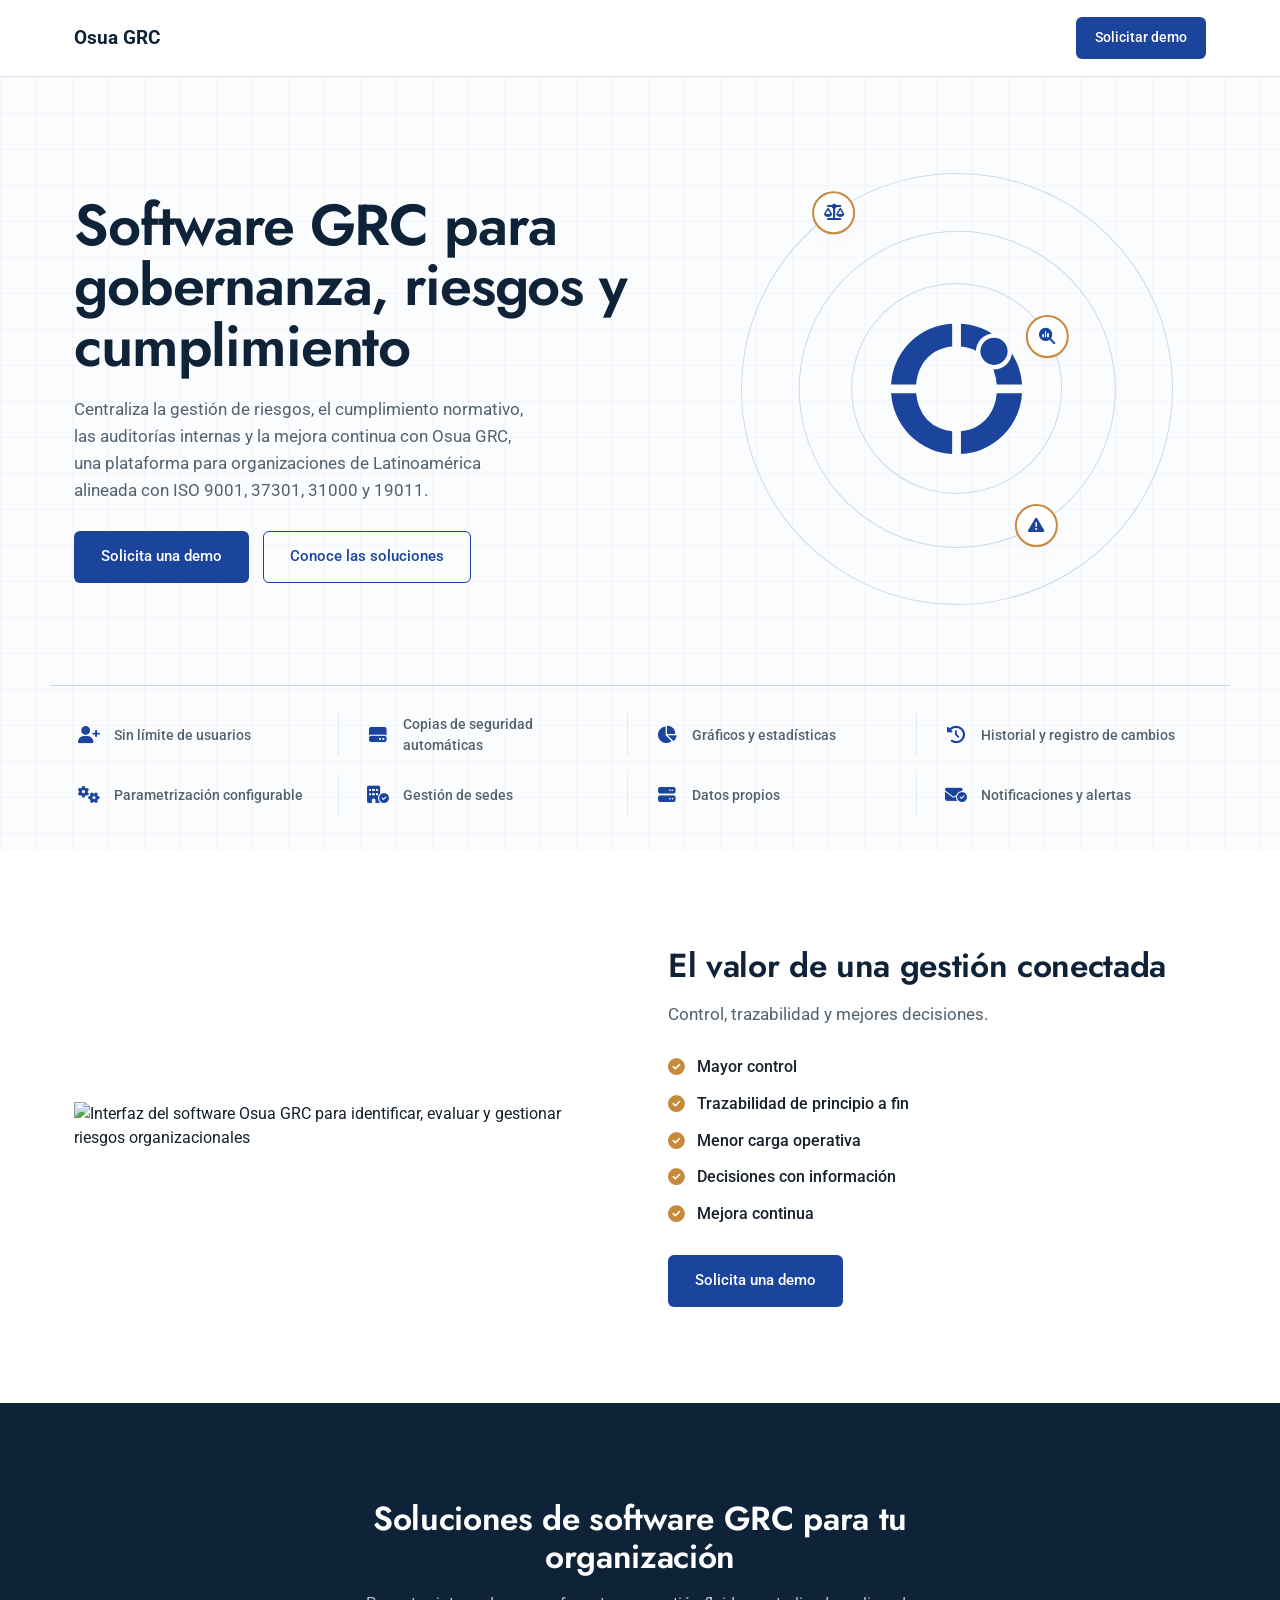
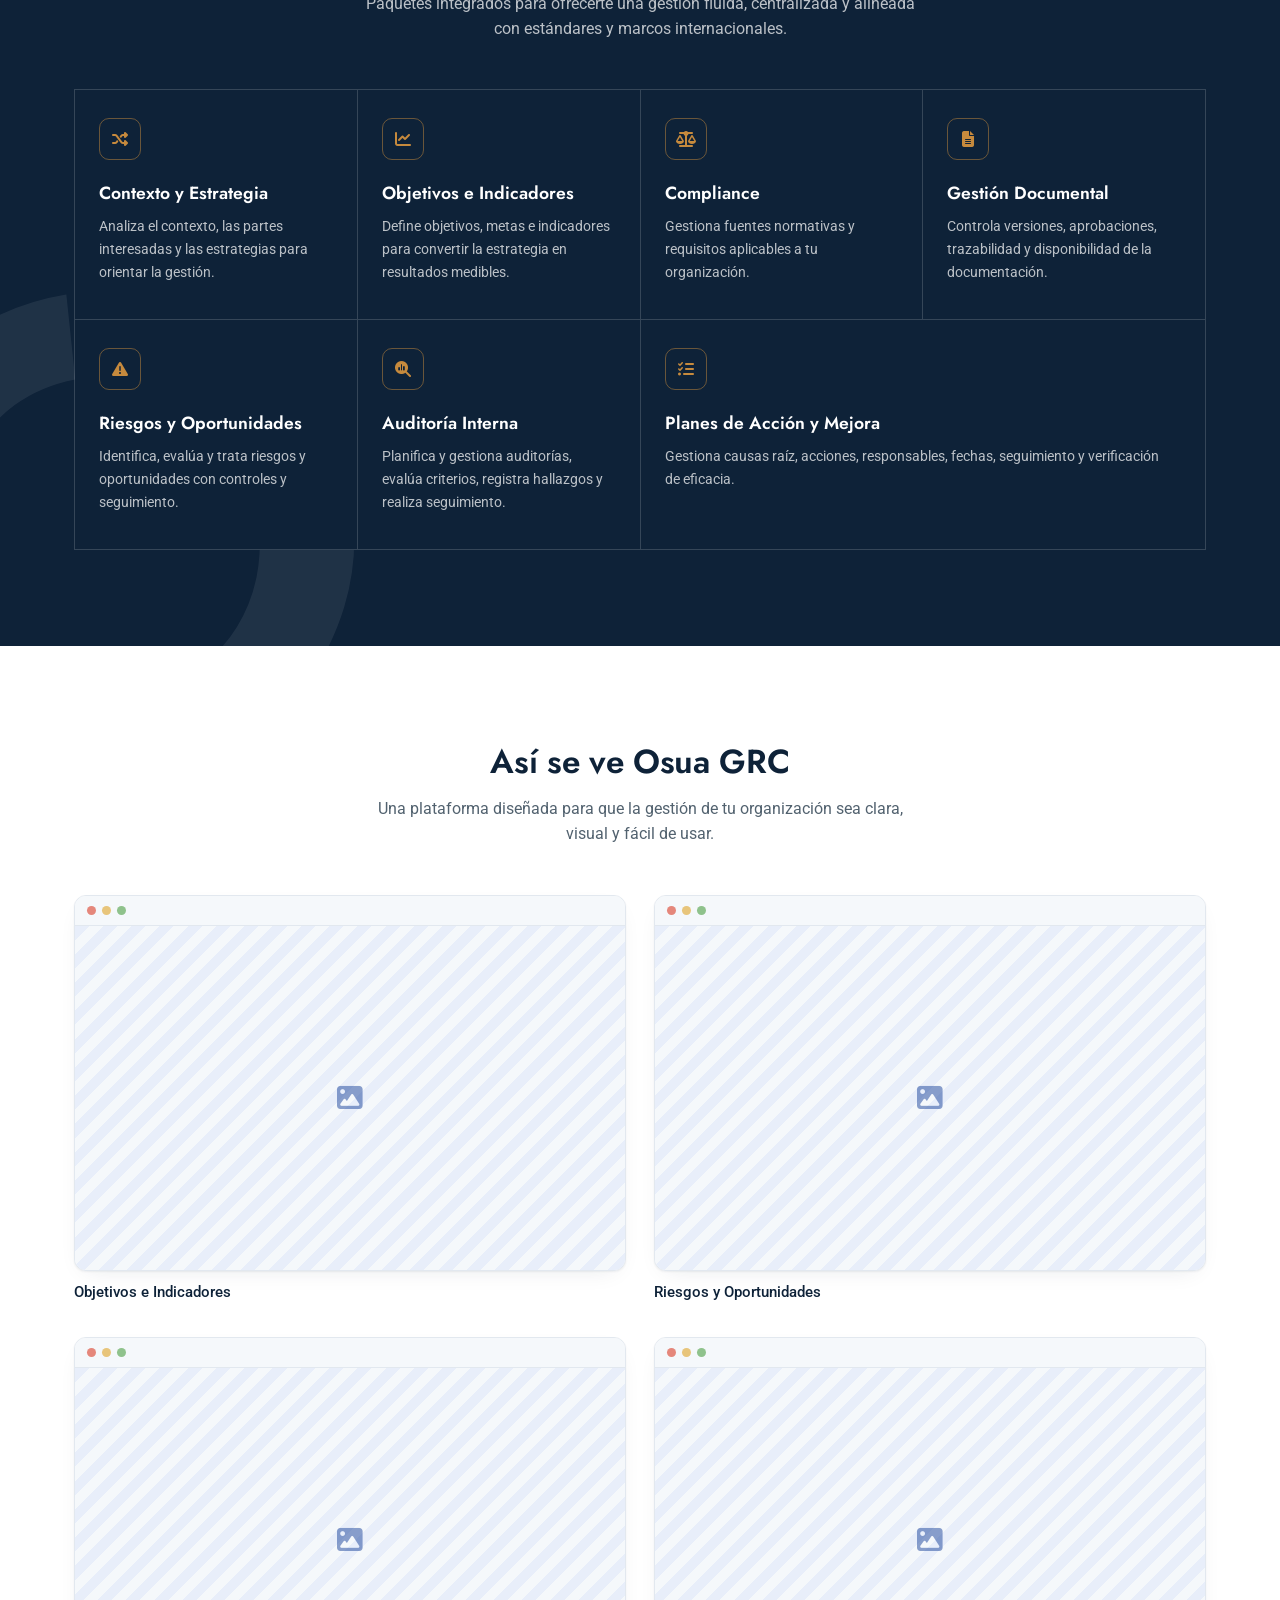
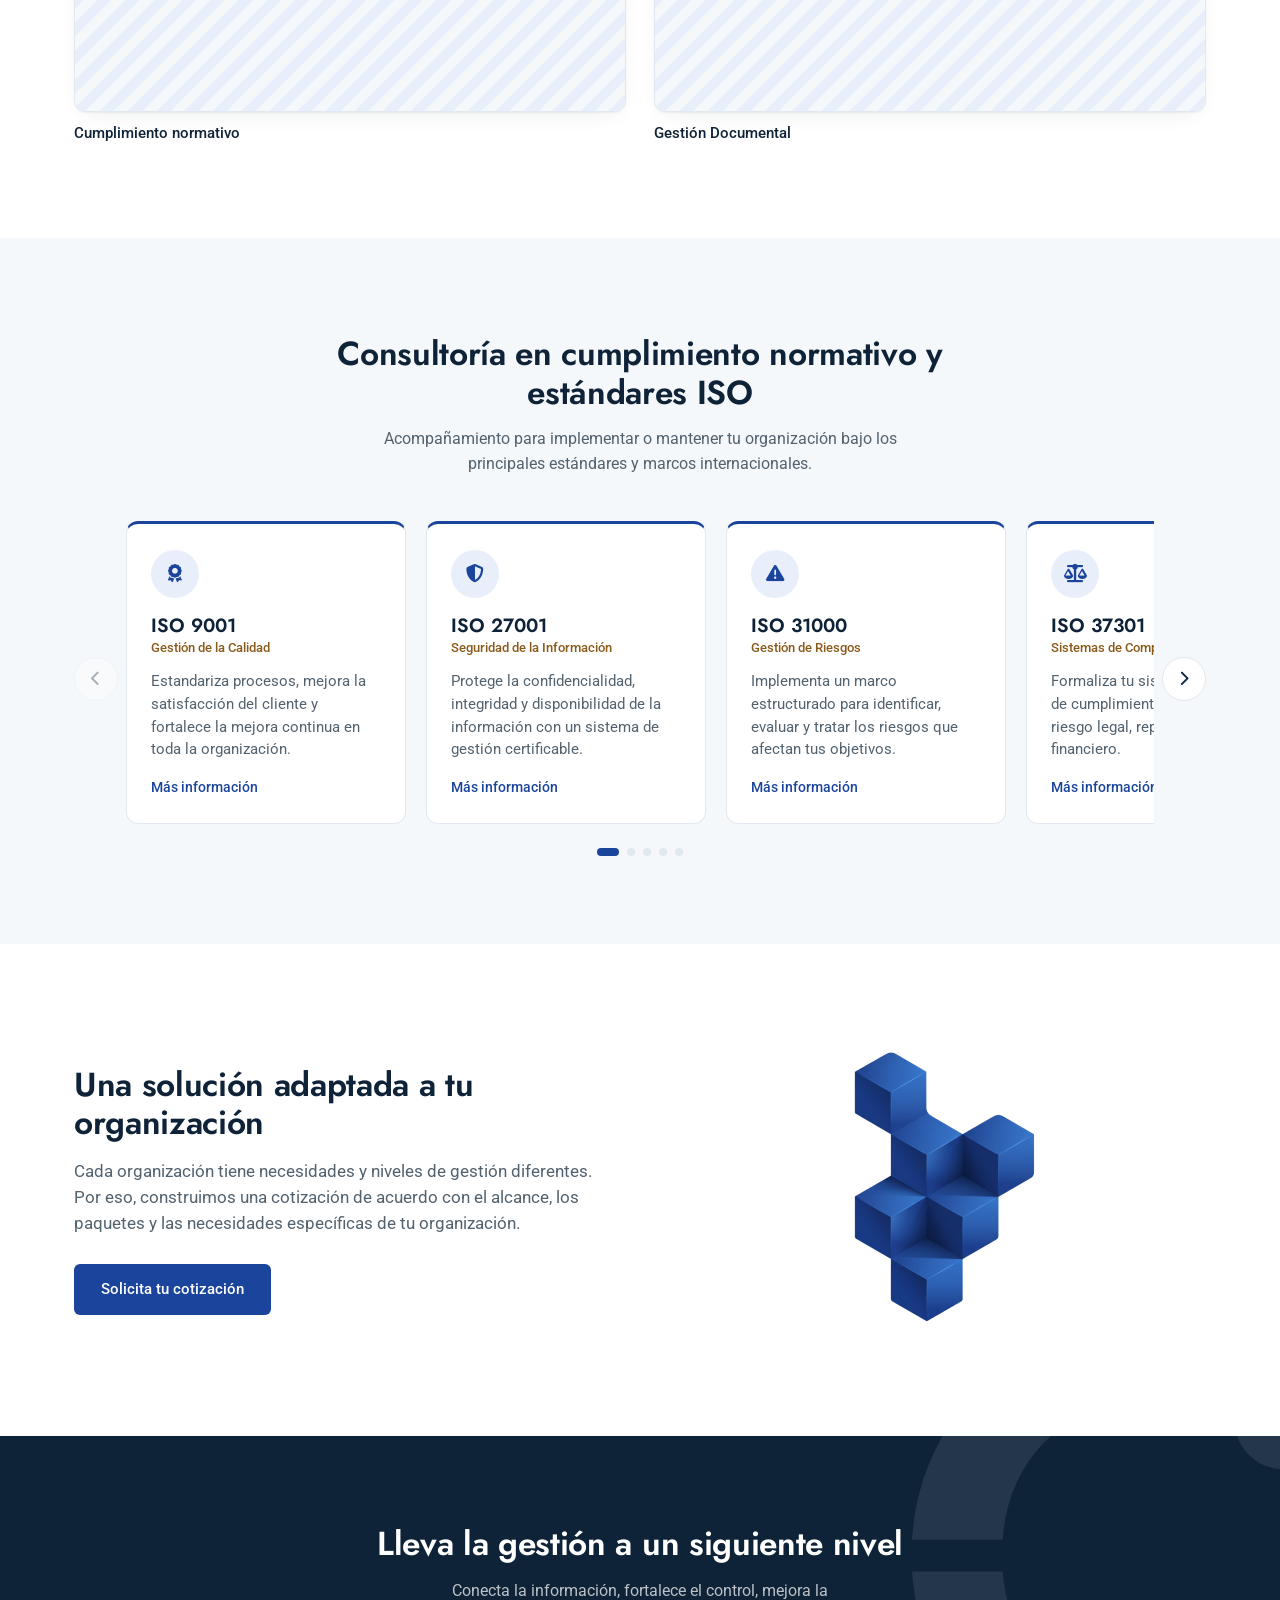
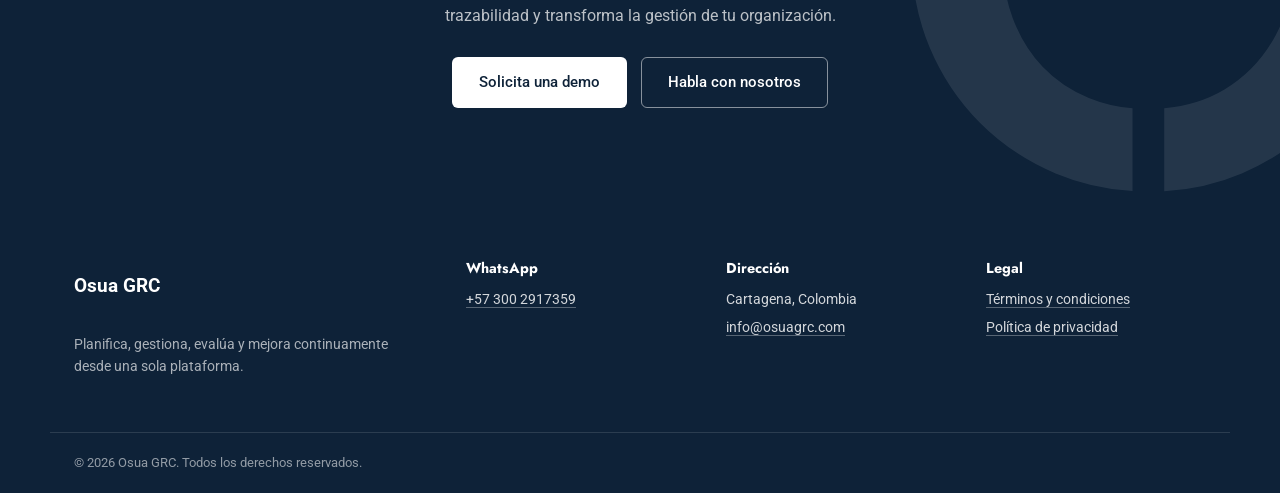
==== commit e5534d50: "feat(seo): optimizar SEO, accesibilidad y metadatos en la landing page - Agregar datos estructurados" ====
--- a/index.html
+++ b/index.html
@@ -1,10 +1,69 @@
 <!DOCTYPE html>
-<html lang="es">
+<html lang="es-419">
 <head>
 <meta charset="UTF-8">
 <meta name="viewport" content="width=device-width, initial-scale=1.0">
-<title>Osua GRC — Gobernanza, Riesgo y Cumplimiento</title>
-<meta name="description" content="Centraliza la gestión, toma mejores decisiones y mantén el control de tu organización en una sola plataforma. Osua GRC: Gobernanza, Riesgo y Cumplimiento.">
+<title>Software GRC para Riesgos y Cumplimiento | Osua GRC</title>
+<meta name="description" content="Software GRC para gestionar riesgos, cumplimiento normativo, auditorías y documentos. Centraliza procesos con Osua GRC en Latinoamérica.">
+<meta name="color-scheme" content="light">
+<meta property="og:type" content="website">
+<meta property="og:locale" content="es_LA">
+<meta property="og:site_name" content="Osua GRC">
+<meta property="og:title" content="Software GRC para Riesgos y Cumplimiento | Osua GRC">
+<meta property="og:description" content="Software GRC para gestionar riesgos, cumplimiento normativo, auditorías y documentos. Centraliza procesos con Osua GRC en Latinoamérica.">
+<meta property="og:image" content="https://osuagrc.com/assets/logo_osua_fondo_claro.png">
+<meta name="twitter:card" content="summary">
+<meta name="twitter:title" content="Software GRC para Riesgos y Cumplimiento | Osua GRC">
+<meta name="twitter:description" content="Software GRC para gestionar riesgos, cumplimiento normativo, auditorías y documentos. Centraliza procesos con Osua GRC en Latinoamérica.">
+<meta name="twitter:image" content="https://osuagrc.com/assets/logo_osua_fondo_claro.png">
+<link rel="canonical" href="https://osuagrc.com/">
+<meta property="og:url" content="https://osuagrc.com/">
+<script type="application/ld+json">
+{
+  "@context": "https://schema.org",
+  "@graph": [
+    {
+      "@type": "Organization",
+      "@id": "https://osuagrc.com/#organization",
+      "name": "Osua GRC",
+      "url": "https://osuagrc.com/",
+      "logo": "https://osuagrc.com/assets/logo_osua_fondo_claro.png",
+      "email": "info@osuagrc.com",
+      "contactPoint": {
+        "@type": "ContactPoint",
+        "contactType": "sales",
+        "telephone": "+57-300-291-7359",
+        "availableLanguage": "Spanish",
+        "areaServed": "Latin America"
+      }
+    },
+    {
+      "@type": "WebSite",
+      "@id": "https://osuagrc.com/#website",
+      "url": "https://osuagrc.com/",
+      "name": "Osua GRC",
+      "inLanguage": "es-419",
+      "publisher": {
+        "@id": "https://osuagrc.com/#organization"
+      }
+    },
+    {
+      "@type": "SoftwareApplication",
+      "@id": "https://osuagrc.com/#software",
+      "name": "Osua GRC",
+      "url": "https://osuagrc.com/",
+      "applicationCategory": "BusinessApplication",
+      "operatingSystem": "Web",
+      "description": "Software GRC para la gestión de riesgos, cumplimiento normativo, auditorías internas, documentos, objetivos e indicadores.",
+      "inLanguage": "es",
+      "publisher": {
+        "@id": "https://osuagrc.com/#organization"
+      },
+      "areaServed": "Latin America"
+    }
+  ]
+}
+</script>
  <!-- FAVICON -->
 <link rel="apple-touch-icon" sizes="57x57" href="favicon/apple-icon-57x57.png">
 <link rel="apple-touch-icon" sizes="60x60" href="favicon/apple-icon-60x60.png">
@@ -55,8 +114,8 @@
   <section class="hero" id="hero">
     <div class="wrap hero-inner">
       <div class="hero-copy">
-        <h1>Mejora la gestión de tu organización desde un solo lugar</h1>
-        <p class="hero-lede">Centraliza la gestión, toma mejores decisiones y mantén el control de tu organización en una sola plataforma, alineada con ISO 9001, 37301, 31000 y 19011.</p>
+        <h1>Software GRC para gobernanza, riesgos y cumplimiento</h1>
+        <p class="hero-lede">Centraliza la gestión de riesgos, el cumplimiento normativo, las auditorías internas y la mejora continua con Osua GRC, una plataforma para organizaciones de Latinoamérica alineada con ISO 9001, 37301, 31000 y 19011.</p>
         <div class="hero-ctas">
           <a href="agendar.html" class="btn btn-primary">Solicita una demo</a>
           <a href="#soluciones" class="btn btn-ghost">Conoce las soluciones</a>
@@ -91,7 +150,8 @@
       <div class="split-grid__media">
         <div class="media-frame">
           <img src="assets/mockup_laptop.png"
-               alt="Mockup de laptop mostrando el módulo de Riesgos de Osua GRC"
+               decoding="async"
+               alt="Interfaz del software Osua GRC para identificar, evaluar y gestionar riesgos organizacionales"
                class="media-frame__img" loading="lazy">
         </div>
       </div>
@@ -116,7 +176,7 @@
     <img src="assets/isotipo_fondo_oscuro.svg" alt="" aria-hidden="true" class="section-mark section-mark--solutions">
     <div class="wrap">
       <div class="section-head">
-        <h2>Nuestras soluciones</h2>
+        <h2>Soluciones de software GRC para tu organización</h2>
         <p>Paquetes integrados para ofrecerte una gestión fluida, centralizada y alineada con estándares y marcos internacionales.</p>
       </div>
 
@@ -174,7 +234,7 @@
           <span class="browser-frame">
             <span class="browser-bar"><span class="browser-dot"></span><span class="browser-dot"></span><span class="browser-dot"></span></span>
             <span class="browser-body">
-              <img src="assets/indicadores.png" alt="Módulo de Objetivos e Indicadores" loading="lazy"
+              <img src="assets/indicadores.png" alt="Panel de objetivos e indicadores de gestión en Osua GRC" loading="lazy"
                    onerror="this.style.display='none'; this.parentElement.classList.add('browser-body--empty')">
             </span>
           </span>
@@ -185,7 +245,7 @@
           <span class="browser-frame">
             <span class="browser-bar"><span class="browser-dot"></span><span class="browser-dot"></span><span class="browser-dot"></span></span>
             <span class="browser-body">
-              <img src="assets/riesgos_oportunidades.png" alt="Módulo de Riesgos y Oportunidades" loading="lazy"
+              <img src="assets/riesgos_oportunidades.png" alt="Módulo de gestión de riesgos y oportunidades de Osua GRC" loading="lazy"
                    onerror="this.style.display='none'; this.parentElement.classList.add('browser-body--empty')">
             </span>
           </span>
@@ -196,7 +256,7 @@
           <span class="browser-frame">
             <span class="browser-bar"><span class="browser-dot"></span><span class="browser-dot"></span><span class="browser-dot"></span></span>
             <span class="browser-body">
-              <img src="assets/fuentes_normativas.png" alt="Módulo de Cumplimiento" loading="lazy"
+              <img src="assets/fuentes_normativas.png" alt="Módulo de seguimiento del cumplimiento normativo en Osua GRC" loading="lazy"
                    onerror="this.style.display='none'; this.parentElement.classList.add('browser-body--empty')">
             </span>
           </span>
@@ -207,7 +267,7 @@
           <span class="browser-frame">
             <span class="browser-bar"><span class="browser-dot"></span><span class="browser-dot"></span><span class="browser-dot"></span></span>
             <span class="browser-body">
-              <img src="assets/documentos.png" alt="Módulo de Gestión Documental" loading="lazy"
+              <img src="assets/documentos.png" alt="Gestión documental, control de versiones y trazabilidad en Osua GRC" loading="lazy"
                    onerror="this.style.display='none'; this.parentElement.classList.add('browser-body--empty')">
             </span>
           </span>
@@ -222,7 +282,7 @@
   <section class="consulting" id="consultoria">
     <div class="wrap">
       <div class="section-head">
-        <h2>Consultoría en cumplimiento normativo</h2>
+        <h2>Consultoría en cumplimiento normativo y estándares ISO</h2>
         <p>Acompañamiento para implementar o mantener tu organización bajo los principales estándares y marcos internacionales.</p>
       </div>
     </div>
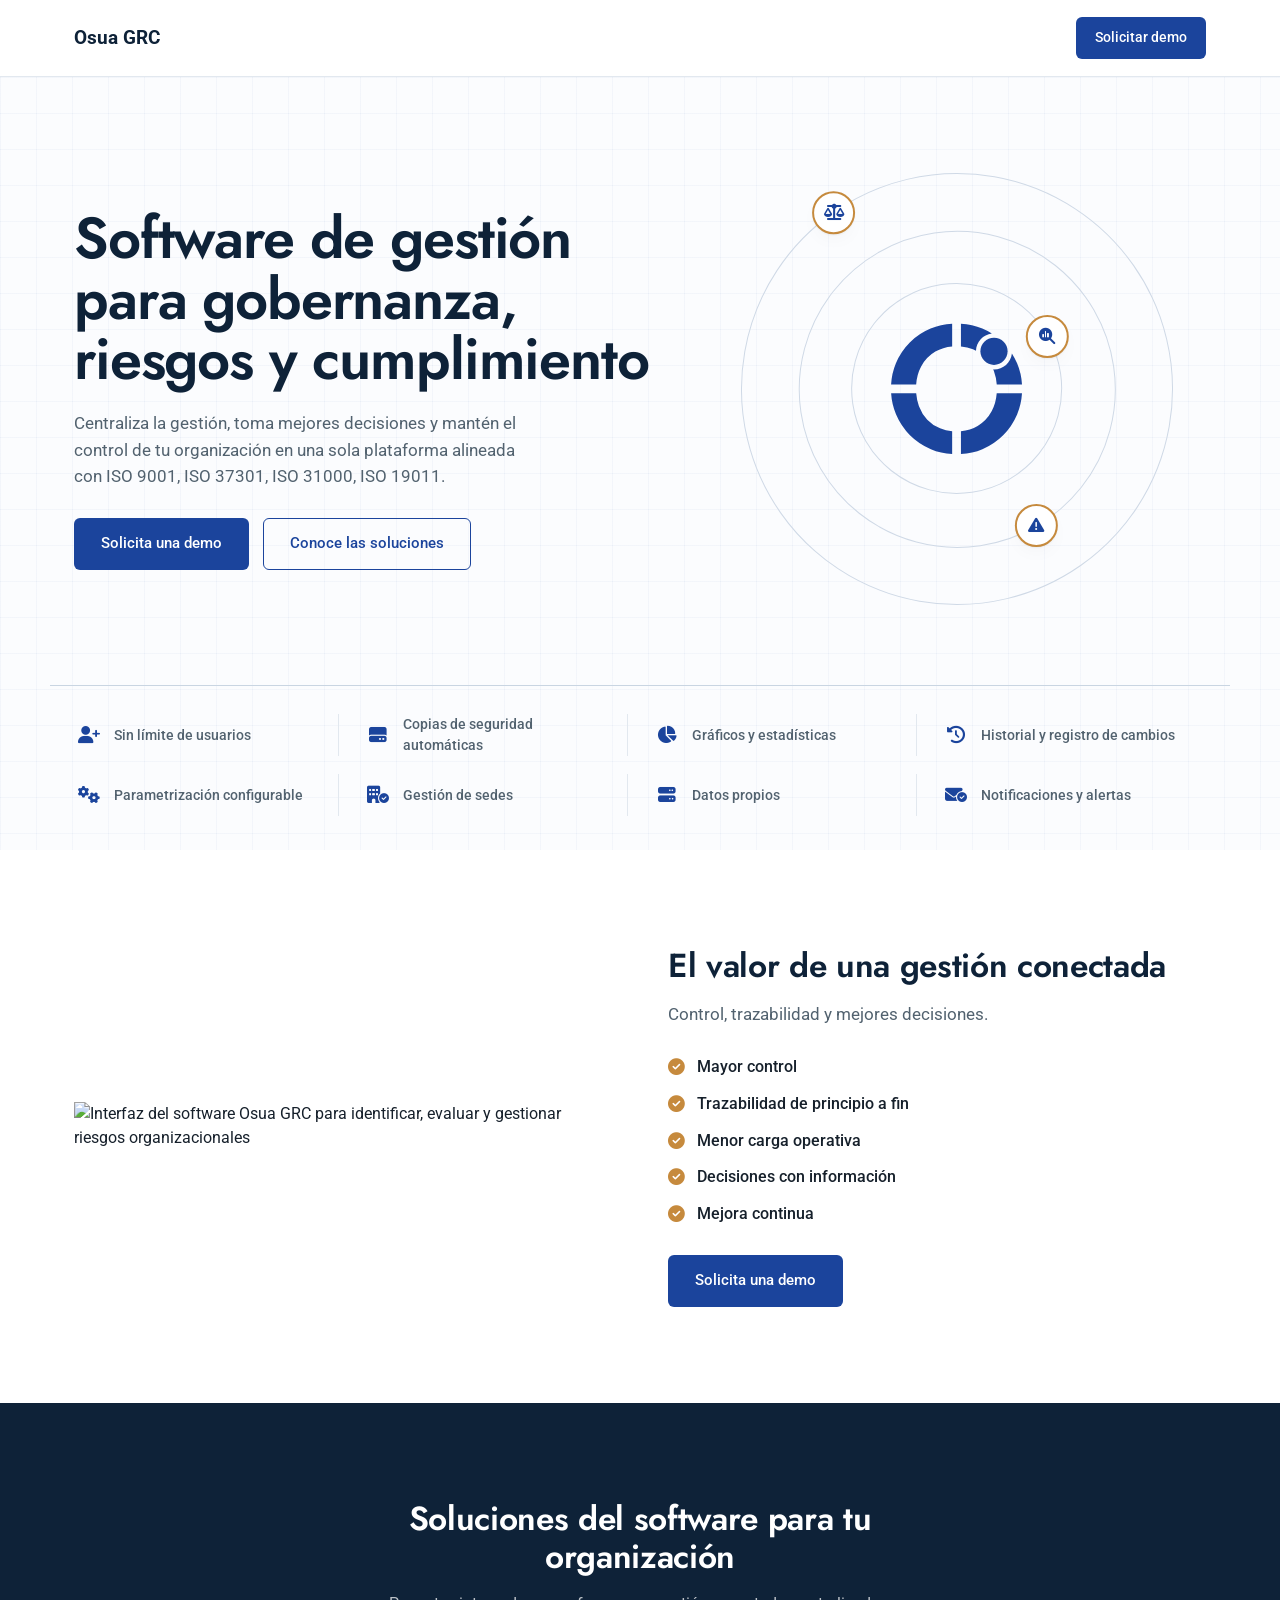
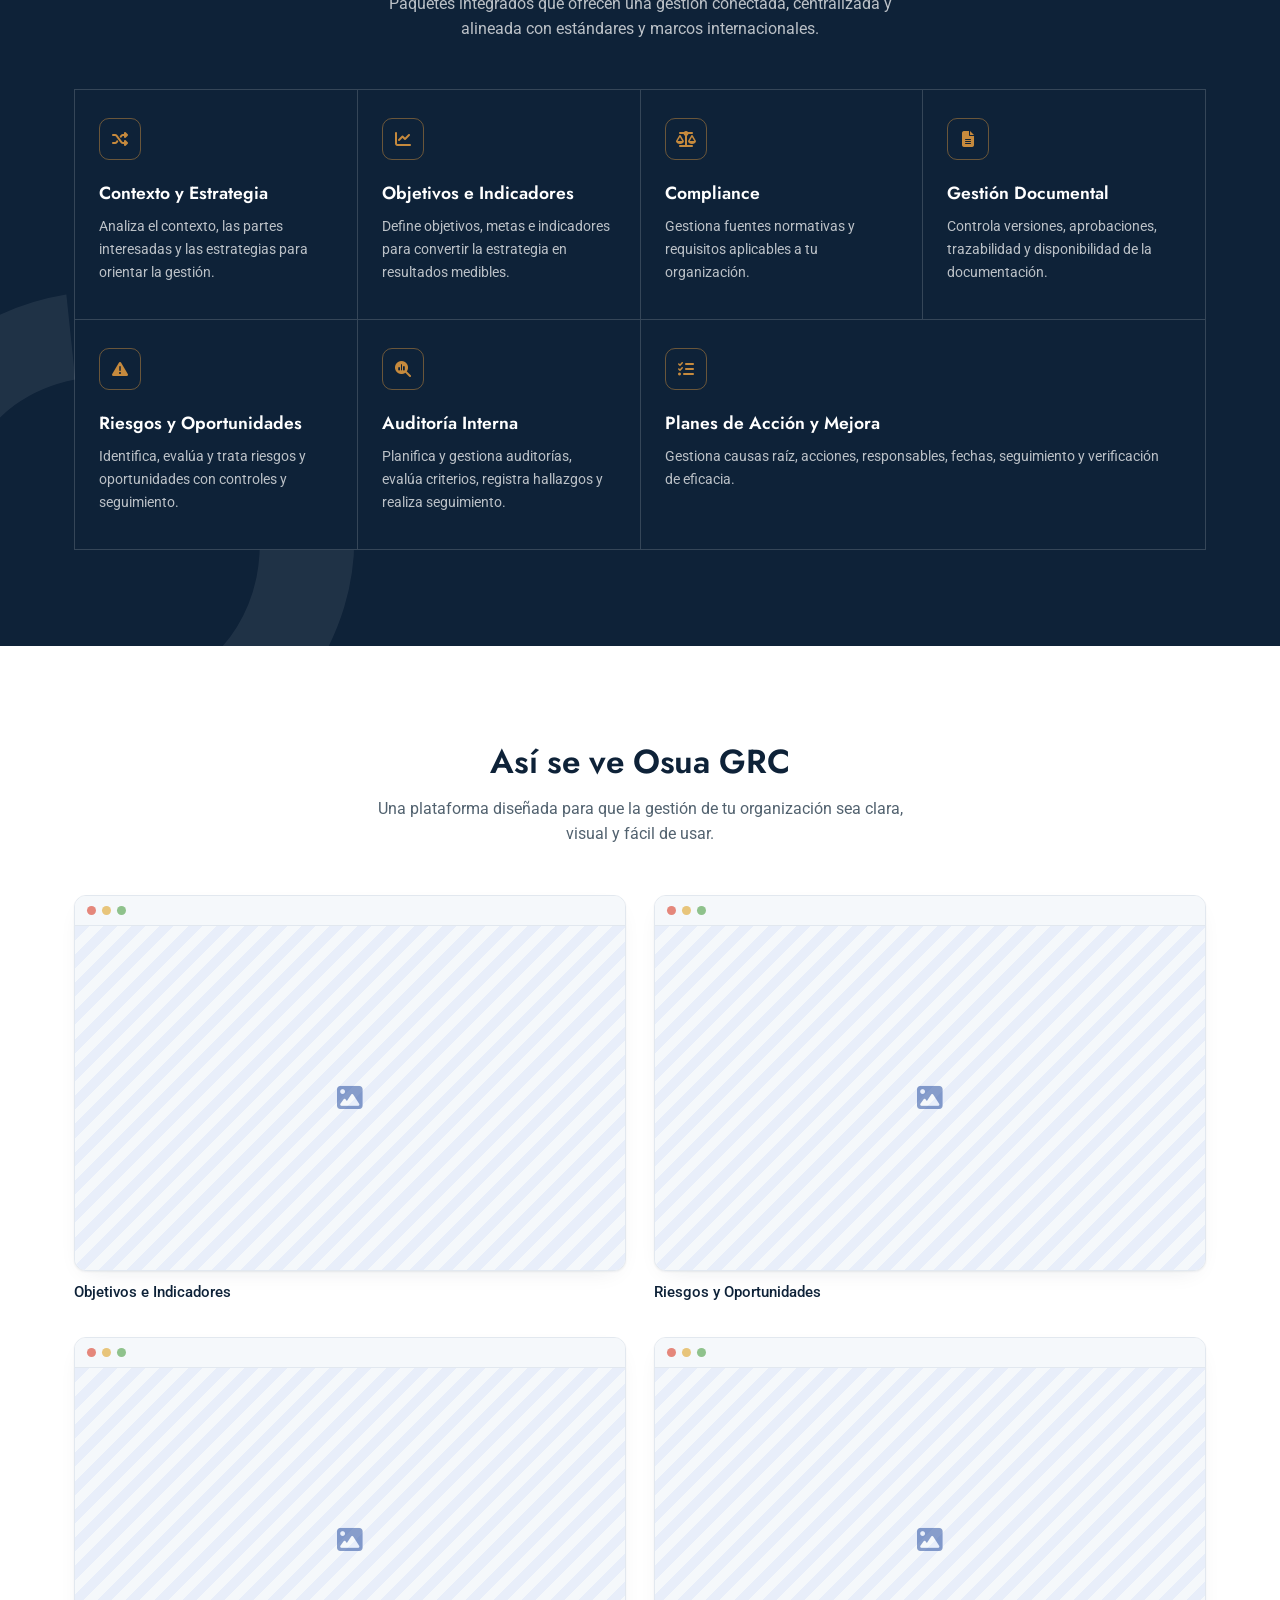
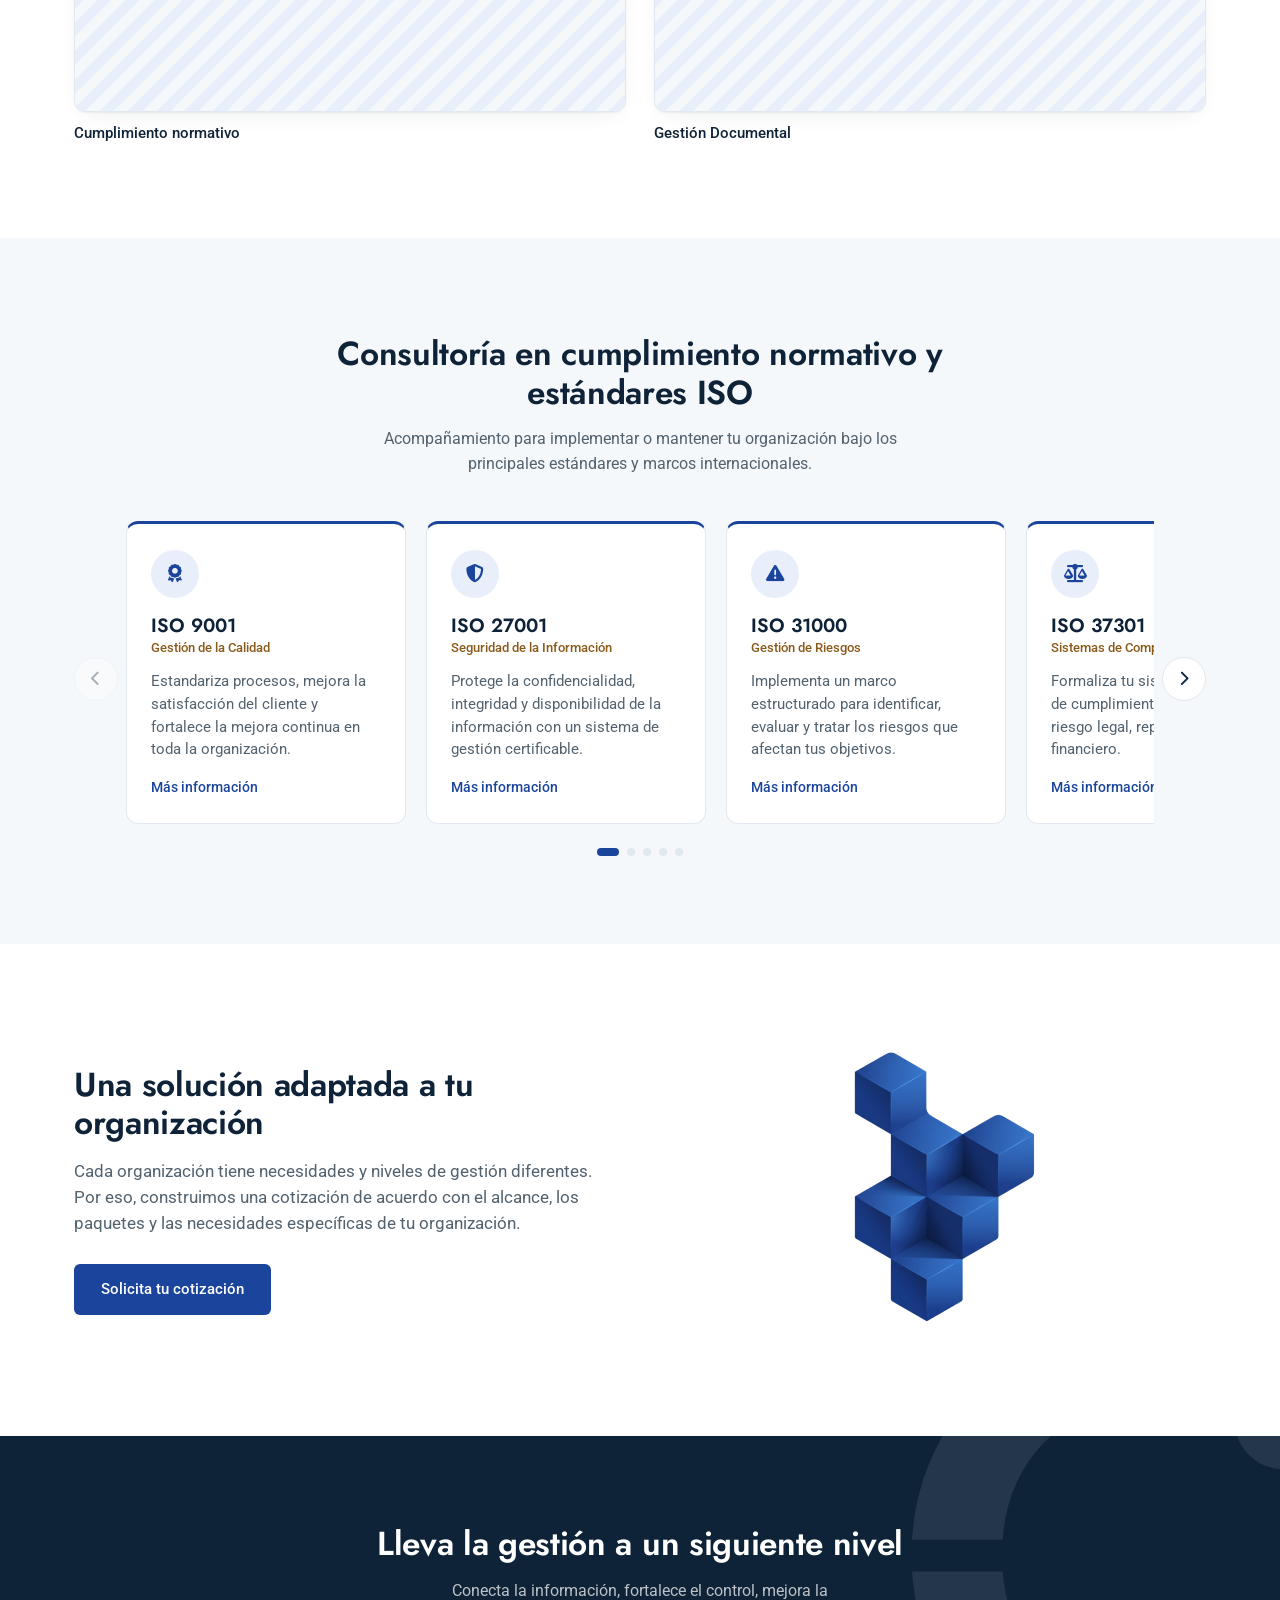
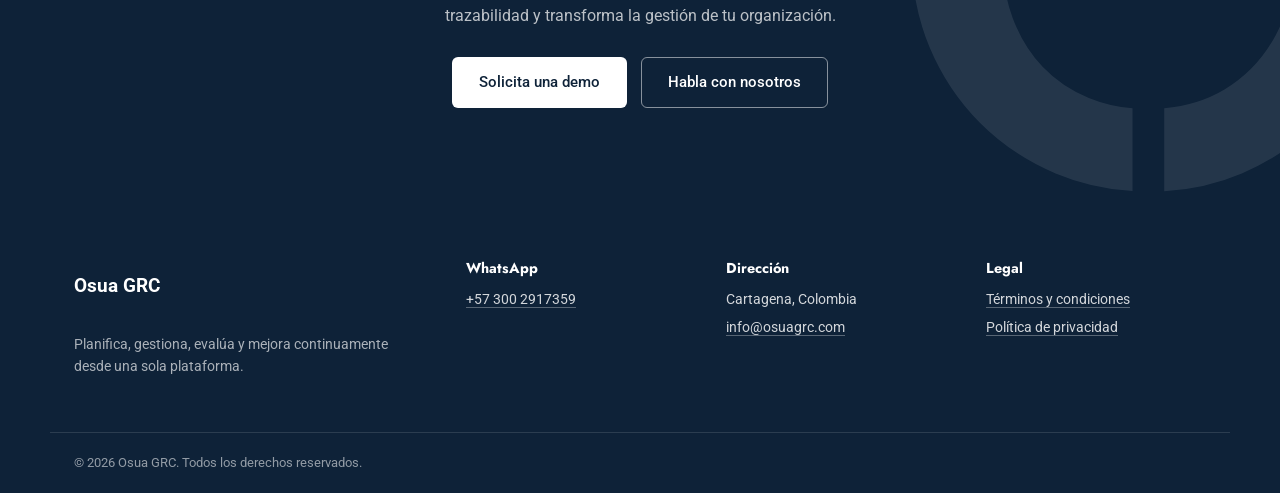
==== commit 5be3f975: "Revisión y pequeños ajustes en textos" ====
--- a/index.html
+++ b/index.html
@@ -3,18 +3,18 @@
 <head>
 <meta charset="UTF-8">
 <meta name="viewport" content="width=device-width, initial-scale=1.0">
-<title>Software GRC para Riesgos y Cumplimiento | Osua GRC</title>
-<meta name="description" content="Software GRC para gestionar riesgos, cumplimiento normativo, auditorías y documentos. Centraliza procesos con Osua GRC en Latinoamérica.">
+<title>Software de Riesgos, Cumplimiento y Mejora Continua | Osua GRC</title>
+<meta name="description" content="Software para gestionar riesgos y oportunidades, cumplimiento normativo, auditorías internas, indicadores, gestión estratégica, documentos y planes de acción.">
 <meta name="color-scheme" content="light">
 <meta property="og:type" content="website">
 <meta property="og:locale" content="es_LA">
 <meta property="og:site_name" content="Osua GRC">
-<meta property="og:title" content="Software GRC para Riesgos y Cumplimiento | Osua GRC">
-<meta property="og:description" content="Software GRC para gestionar riesgos, cumplimiento normativo, auditorías y documentos. Centraliza procesos con Osua GRC en Latinoamérica.">
+<meta property="og:title" content="Software de Riesgos, Cumplimiento y Mejora Continua | Osua GRC">
+<meta property="og:description" content="Software para gestionar riesgos y oportunidades, cumplimiento normativo, auditorías internas, indicadores, gestión estratégica, documentos y planes de acción.">
 <meta property="og:image" content="https://osuagrc.com/assets/logo_osua_fondo_claro.png">
 <meta name="twitter:card" content="summary">
-<meta name="twitter:title" content="Software GRC para Riesgos y Cumplimiento | Osua GRC">
-<meta name="twitter:description" content="Software GRC para gestionar riesgos, cumplimiento normativo, auditorías y documentos. Centraliza procesos con Osua GRC en Latinoamérica.">
+<meta name="twitter:title" content="Software de Riesgos, Cumplimiento y Mejora Continua | Osua GRC">
+<meta name="twitter:description" content="Software para gestionar riesgos y oportunidades, cumplimiento normativo, auditorías internas, indicadores, gestión estratégica, documentos y planes de acción.">
 <meta name="twitter:image" content="https://osuagrc.com/assets/logo_osua_fondo_claro.png">
 <link rel="canonical" href="https://osuagrc.com/">
 <meta property="og:url" content="https://osuagrc.com/">
@@ -54,12 +54,11 @@
       "url": "https://osuagrc.com/",
       "applicationCategory": "BusinessApplication",
       "operatingSystem": "Web",
-      "description": "Software GRC para la gestión de riesgos, cumplimiento normativo, auditorías internas, documentos, objetivos e indicadores.",
-      "inLanguage": "es",
+      "description": "Software GRC para gestionar riesgos y oportunidades, cumplimiento normativo, auditorías internas, indicadores, gestión estratégica, documentos y planes de acción.",
+      "inLanguage": "es-419",
       "publisher": {
         "@id": "https://osuagrc.com/#organization"
-      },
-      "areaServed": "Latin America"
+      }
     }
   ]
 }
@@ -114,8 +113,8 @@
   <section class="hero" id="hero">
     <div class="wrap hero-inner">
       <div class="hero-copy">
-        <h1>Software GRC para gobernanza, riesgos y cumplimiento</h1>
-        <p class="hero-lede">Centraliza la gestión de riesgos, el cumplimiento normativo, las auditorías internas y la mejora continua con Osua GRC, una plataforma para organizaciones de Latinoamérica alineada con ISO 9001, 37301, 31000 y 19011.</p>
+        <h1>Software de gestión para gobernanza, riesgos y cumplimiento</h1>
+        <p class="hero-lede">Centraliza la gestión, toma mejores decisiones y mantén el control de tu organización en una sola plataforma alineada con ISO 9001, ISO 37301, ISO 31000, ISO 19011.</p>
         <div class="hero-ctas">
           <a href="agendar.html" class="btn btn-primary">Solicita una demo</a>
           <a href="#soluciones" class="btn btn-ghost">Conoce las soluciones</a>
@@ -176,8 +175,8 @@
     <img src="assets/isotipo_fondo_oscuro.svg" alt="" aria-hidden="true" class="section-mark section-mark--solutions">
     <div class="wrap">
       <div class="section-head">
-        <h2>Soluciones de software GRC para tu organización</h2>
-        <p>Paquetes integrados para ofrecerte una gestión fluida, centralizada y alineada con estándares y marcos internacionales.</p>
+        <h2>Soluciones del software para tu organización</h2>
+        <p>Paquetes integrados que ofrecen una gestión conectada, centralizada y alineada con estándares y marcos internacionales.</p>
       </div>
 
       <ul class="solutions-grid">
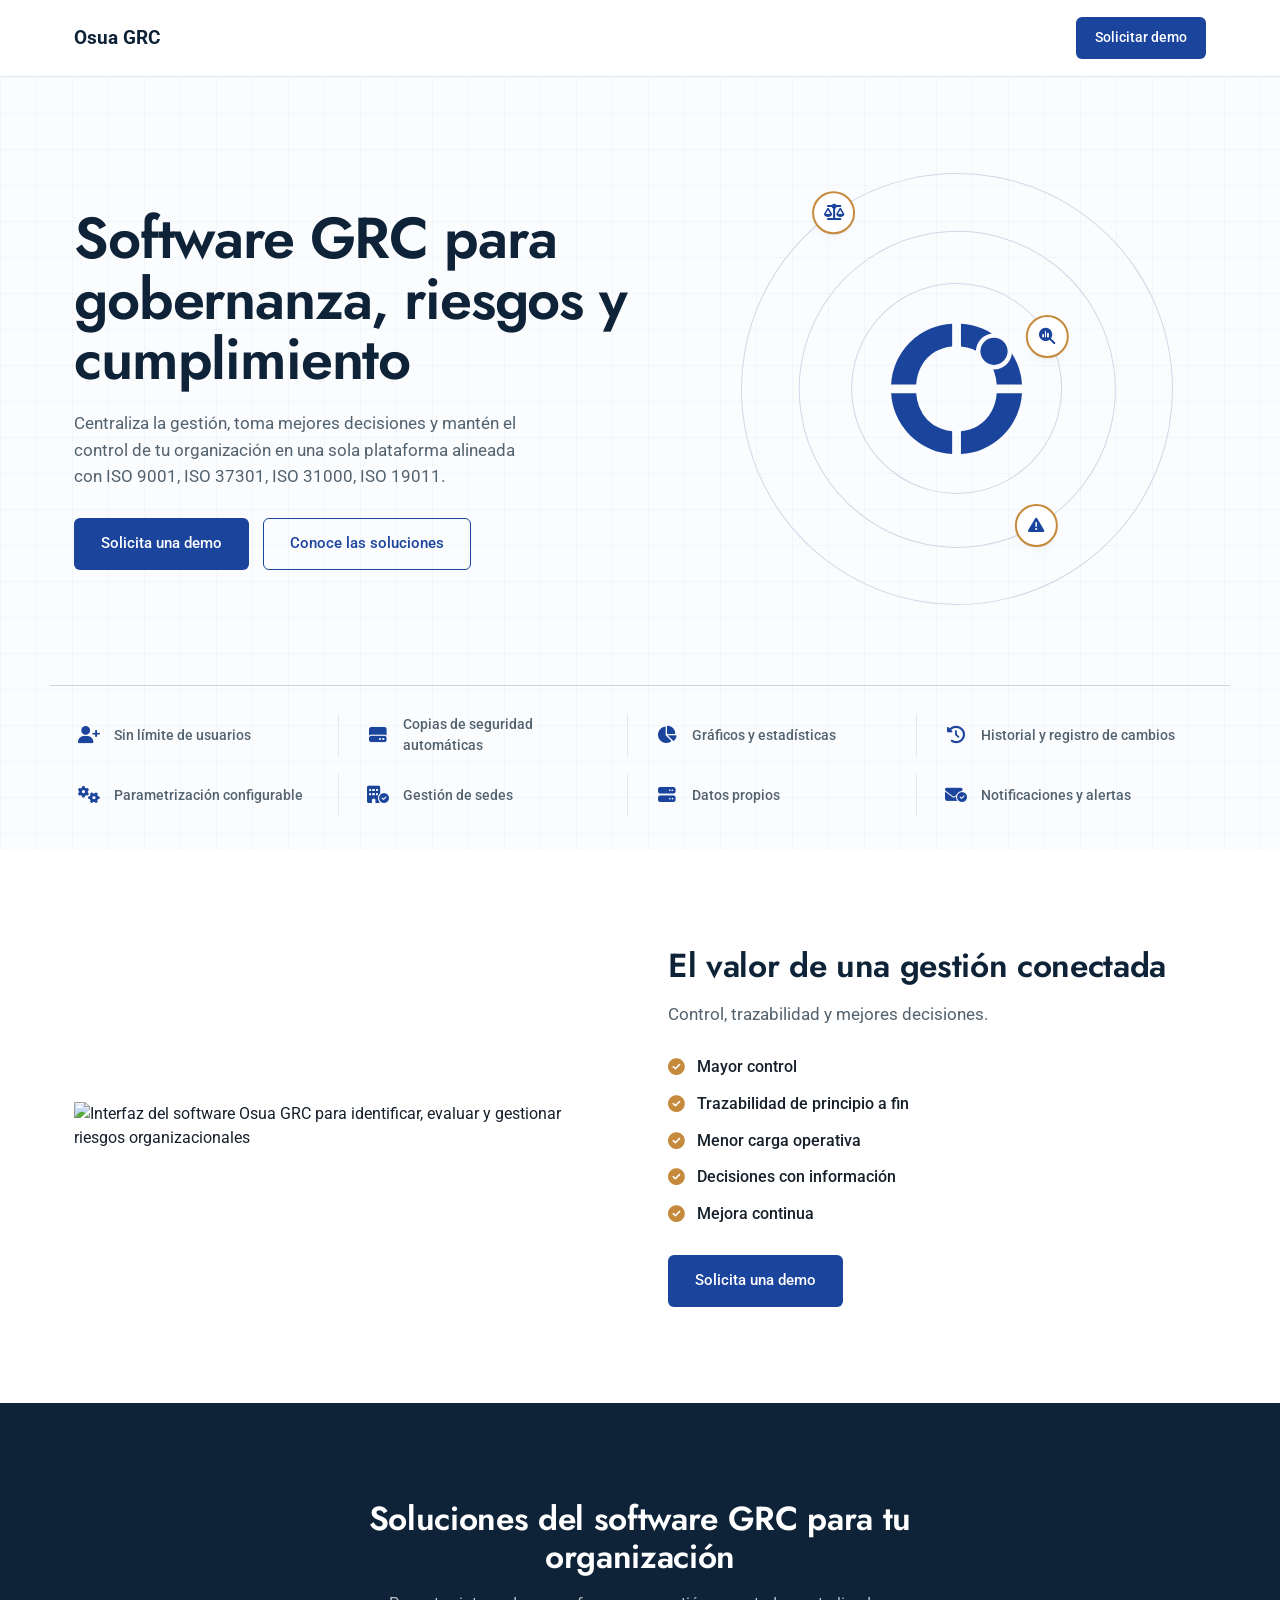
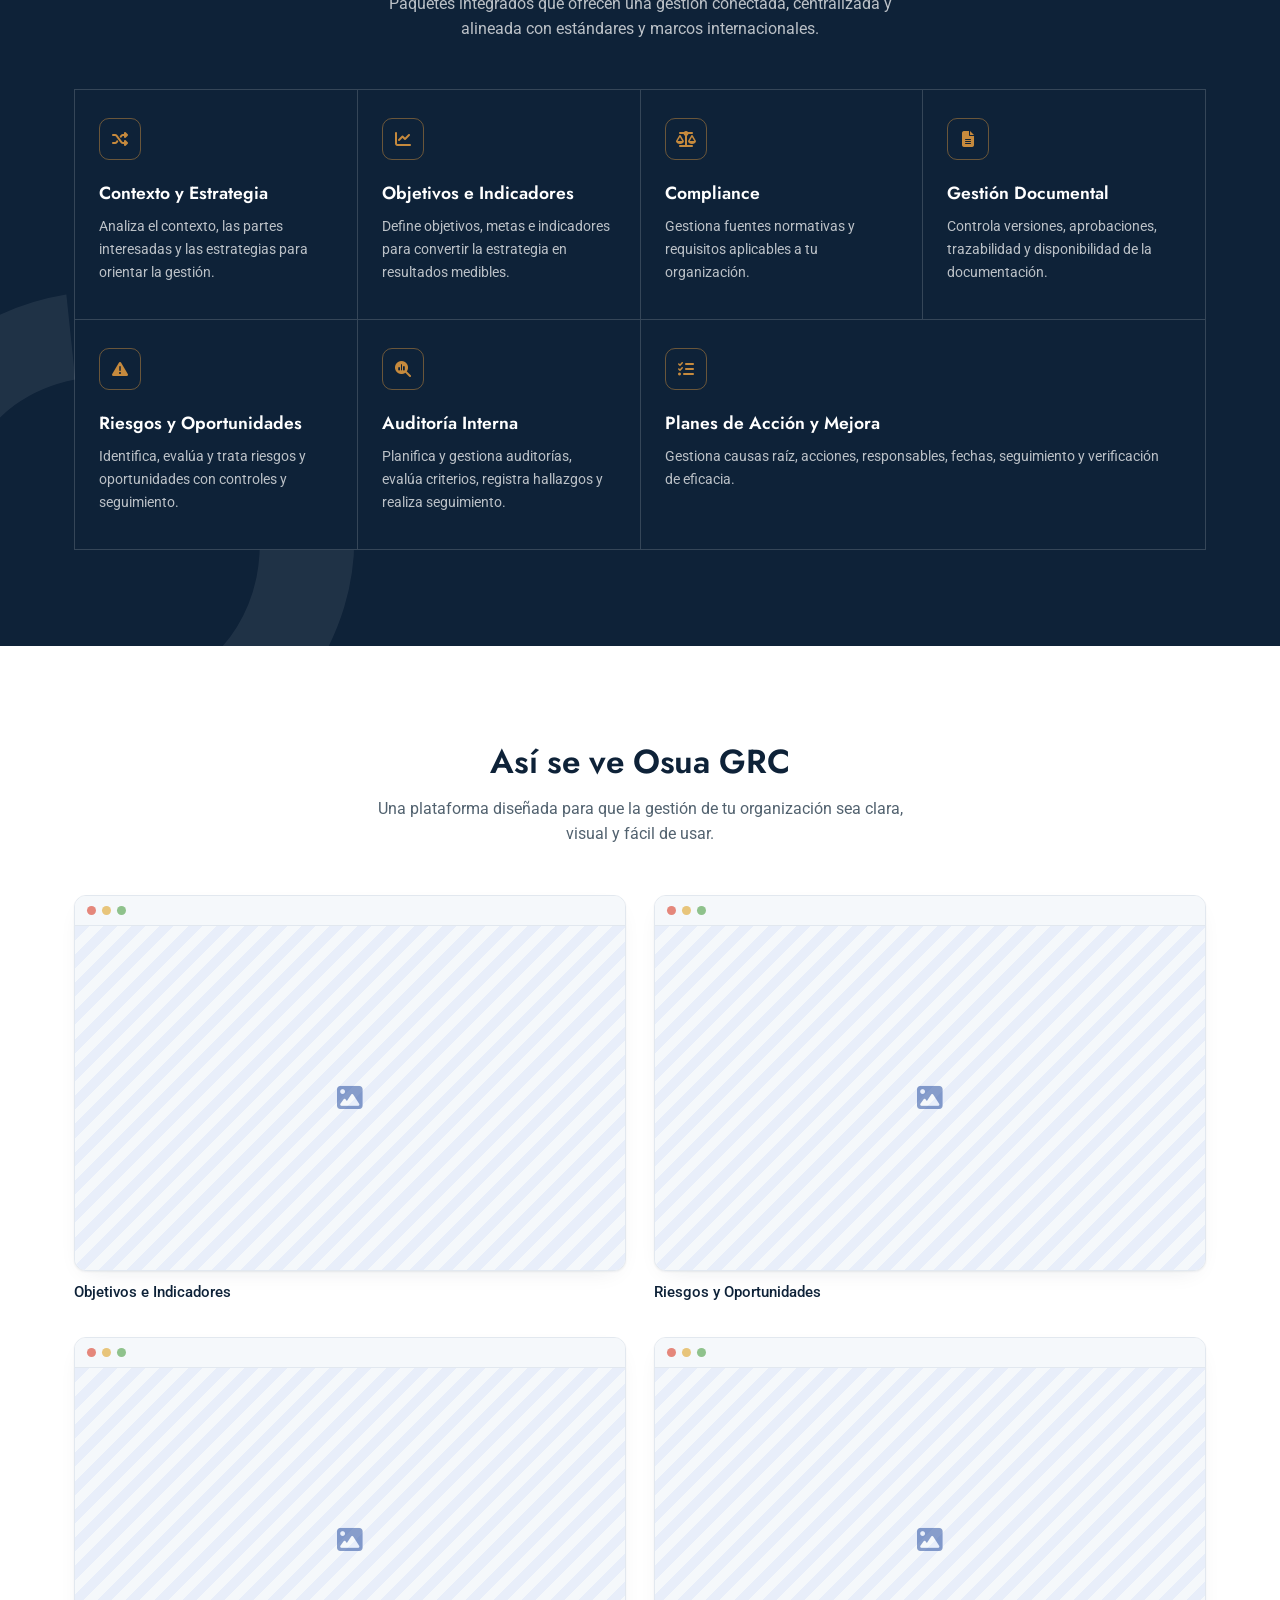
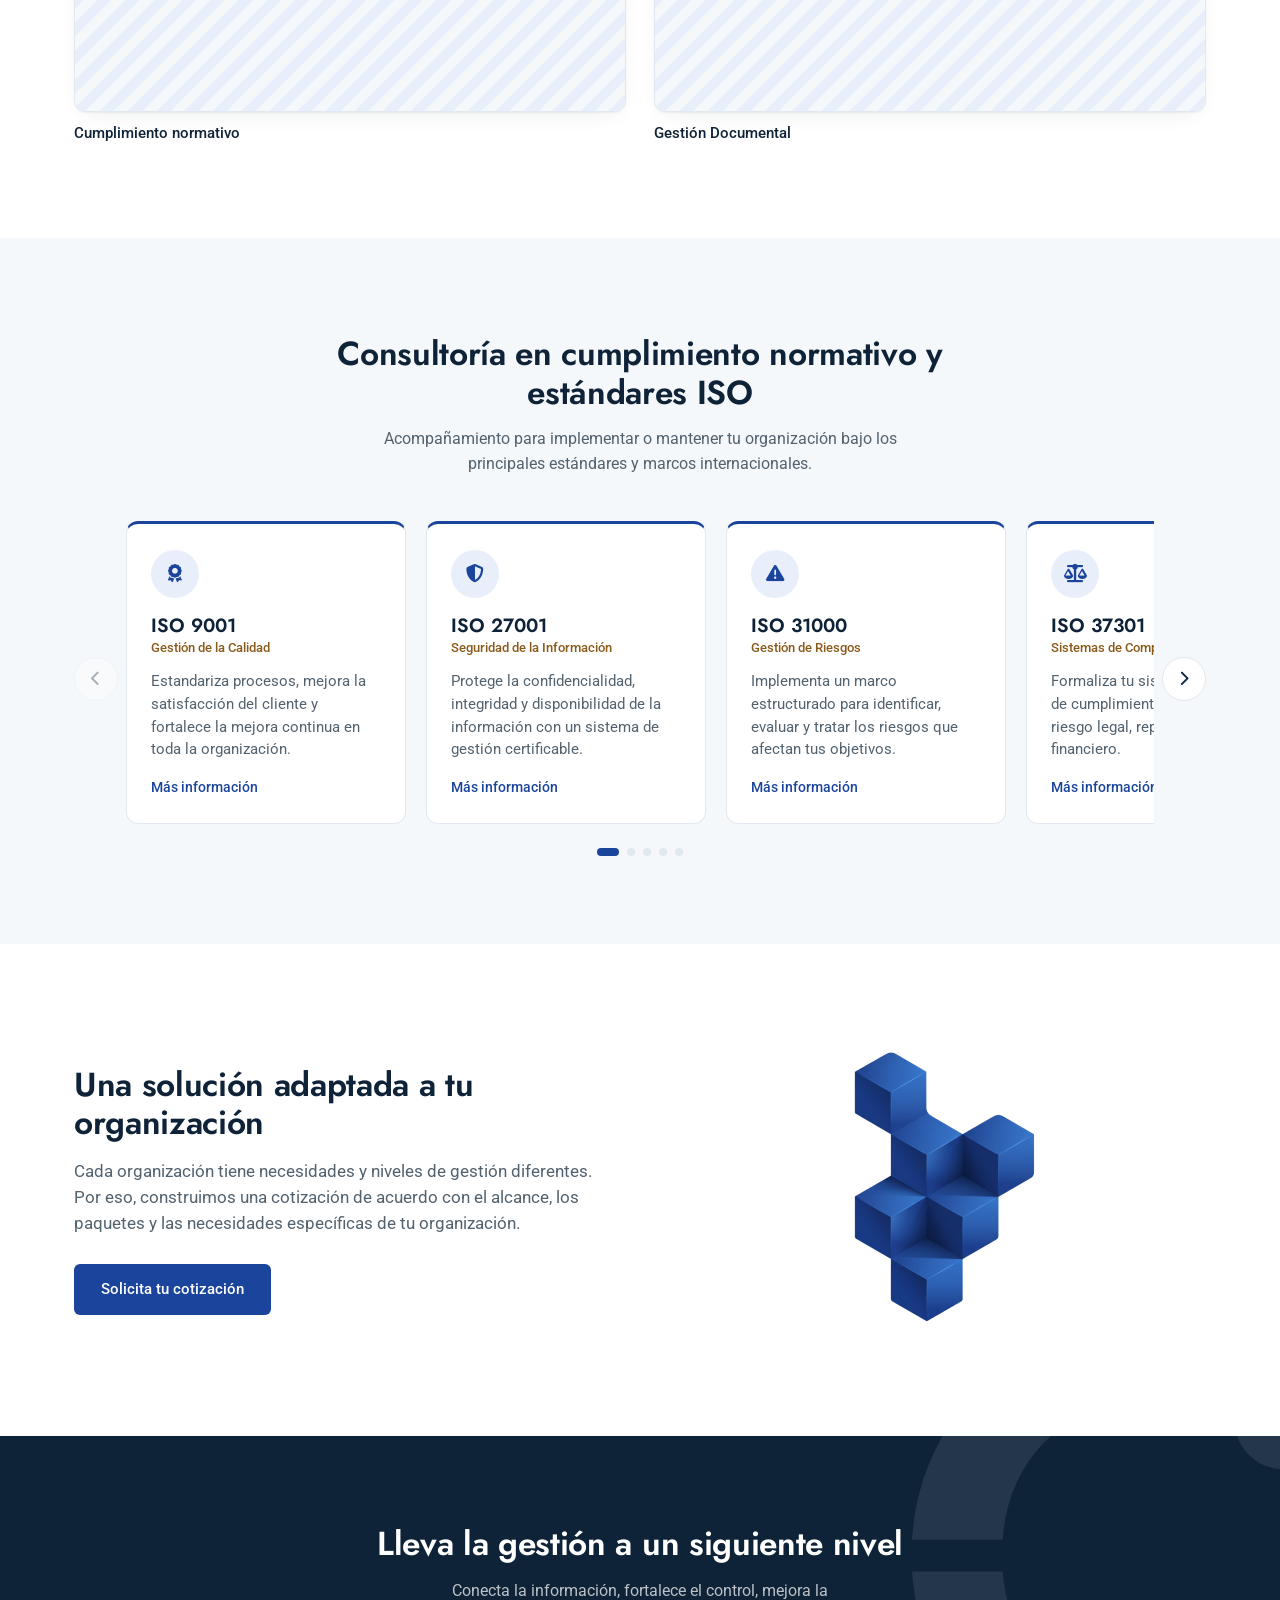
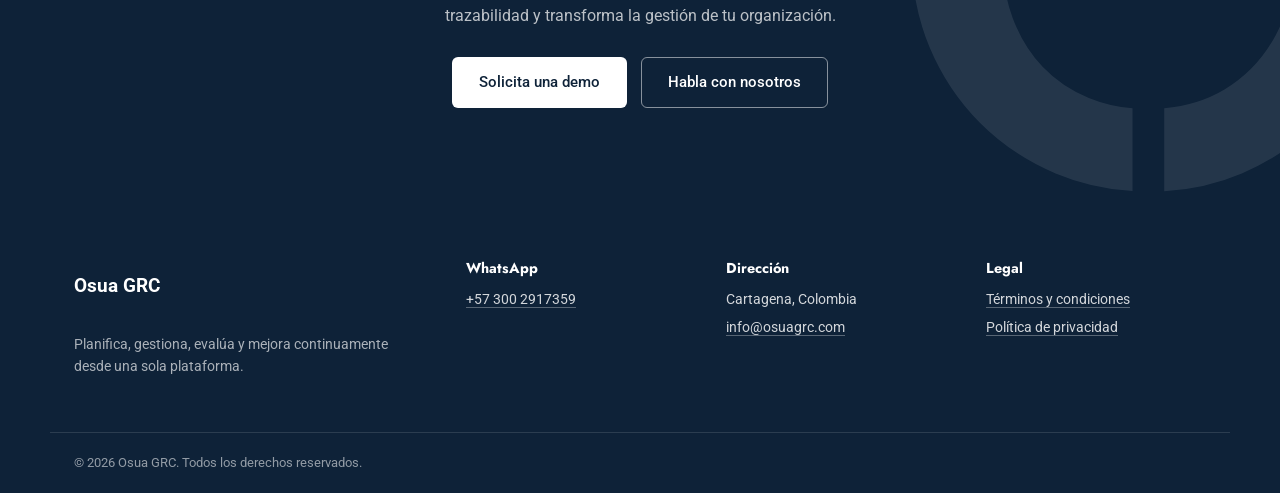
==== commit 5145d5d3: "Rollback de textos en titulos" ====
--- a/index.html
+++ b/index.html
@@ -3,18 +3,18 @@
 <head>
 <meta charset="UTF-8">
 <meta name="viewport" content="width=device-width, initial-scale=1.0">
-<title>Software de Riesgos, Cumplimiento y Mejora Continua | Osua GRC</title>
-<meta name="description" content="Software para gestionar riesgos y oportunidades, cumplimiento normativo, auditorías internas, indicadores, gestión estratégica, documentos y planes de acción.">
+<title>Software GRC para Gobernanza, Riesgos y Cumplimiento | Osua GRC</title>
+<meta name="description" content="Software GRC para gestionar riesgos y oportunidades, cumplimiento normativo, auditorías internas, indicadores, gestión estratégica, documentos y planes de acción.">
 <meta name="color-scheme" content="light">
 <meta property="og:type" content="website">
 <meta property="og:locale" content="es_LA">
 <meta property="og:site_name" content="Osua GRC">
-<meta property="og:title" content="Software de Riesgos, Cumplimiento y Mejora Continua | Osua GRC">
-<meta property="og:description" content="Software para gestionar riesgos y oportunidades, cumplimiento normativo, auditorías internas, indicadores, gestión estratégica, documentos y planes de acción.">
+<meta property="og:title" content="Software GRC para Gobernanza, Riesgos y Cumplimiento | Osua GRC">
+<meta property="og:description" content="Software GRC para gestionar riesgos y oportunidades, cumplimiento normativo, auditorías internas, indicadores, gestión estratégica, documentos y planes de acción.">
 <meta property="og:image" content="https://osuagrc.com/assets/logo_osua_fondo_claro.png">
 <meta name="twitter:card" content="summary">
-<meta name="twitter:title" content="Software de Riesgos, Cumplimiento y Mejora Continua | Osua GRC">
-<meta name="twitter:description" content="Software para gestionar riesgos y oportunidades, cumplimiento normativo, auditorías internas, indicadores, gestión estratégica, documentos y planes de acción.">
+<meta name="twitter:title" content="Software GRC para Gobernanza, Riesgos y Cumplimiento | Osua GRC">
+<meta name="twitter:description" content="Software GRC para gestionar riesgos y oportunidades, cumplimiento normativo, auditorías internas, indicadores, gestión estratégica, documentos y planes de acción.">
 <meta name="twitter:image" content="https://osuagrc.com/assets/logo_osua_fondo_claro.png">
 <link rel="canonical" href="https://osuagrc.com/">
 <meta property="og:url" content="https://osuagrc.com/">
@@ -113,7 +113,7 @@
   <section class="hero" id="hero">
     <div class="wrap hero-inner">
       <div class="hero-copy">
-        <h1>Software de gestión para gobernanza, riesgos y cumplimiento</h1>
+        <h1>Software GRC para gobernanza, riesgos y cumplimiento</h1>
         <p class="hero-lede">Centraliza la gestión, toma mejores decisiones y mantén el control de tu organización en una sola plataforma alineada con ISO 9001, ISO 37301, ISO 31000, ISO 19011.</p>
         <div class="hero-ctas">
           <a href="agendar.html" class="btn btn-primary">Solicita una demo</a>
@@ -175,7 +175,7 @@
     <img src="assets/isotipo_fondo_oscuro.svg" alt="" aria-hidden="true" class="section-mark section-mark--solutions">
     <div class="wrap">
       <div class="section-head">
-        <h2>Soluciones del software para tu organización</h2>
+        <h2>Soluciones del software GRC para tu organización</h2>
         <p>Paquetes integrados que ofrecen una gestión conectada, centralizada y alineada con estándares y marcos internacionales.</p>
       </div>
 
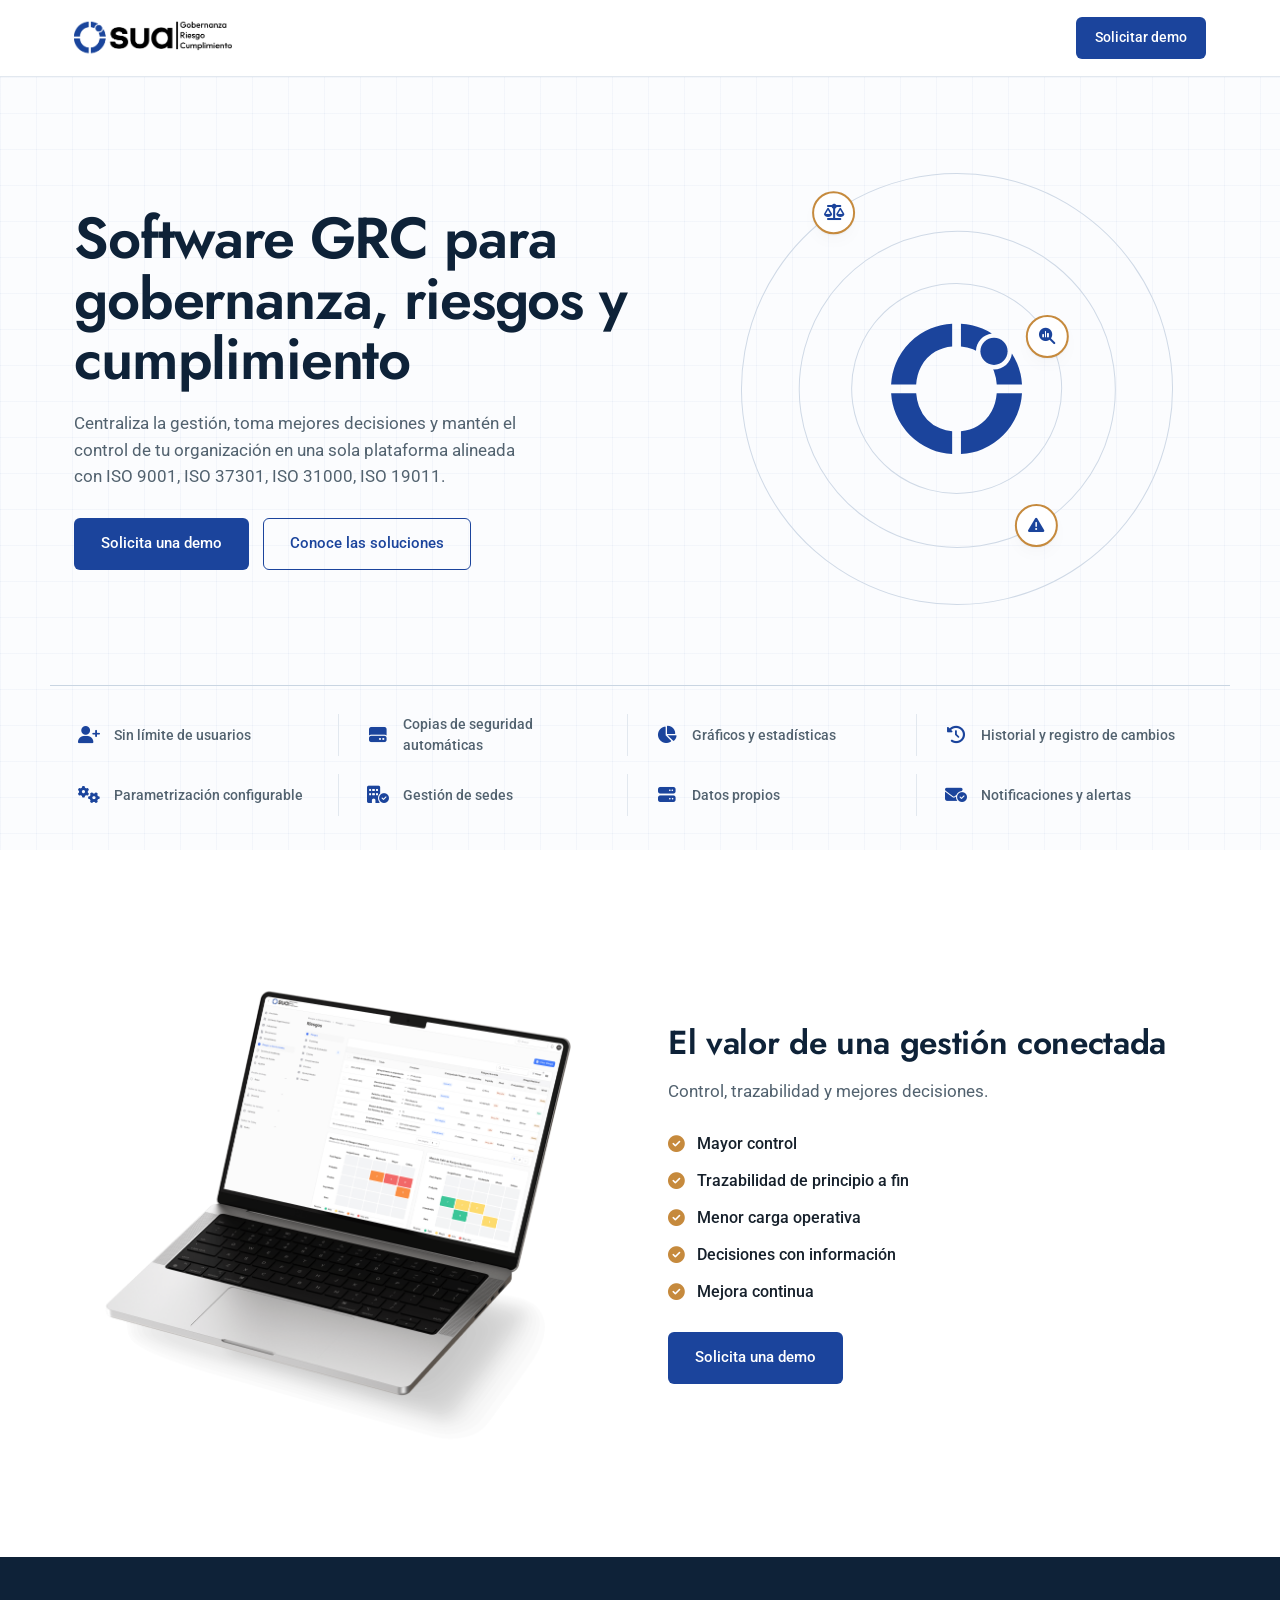
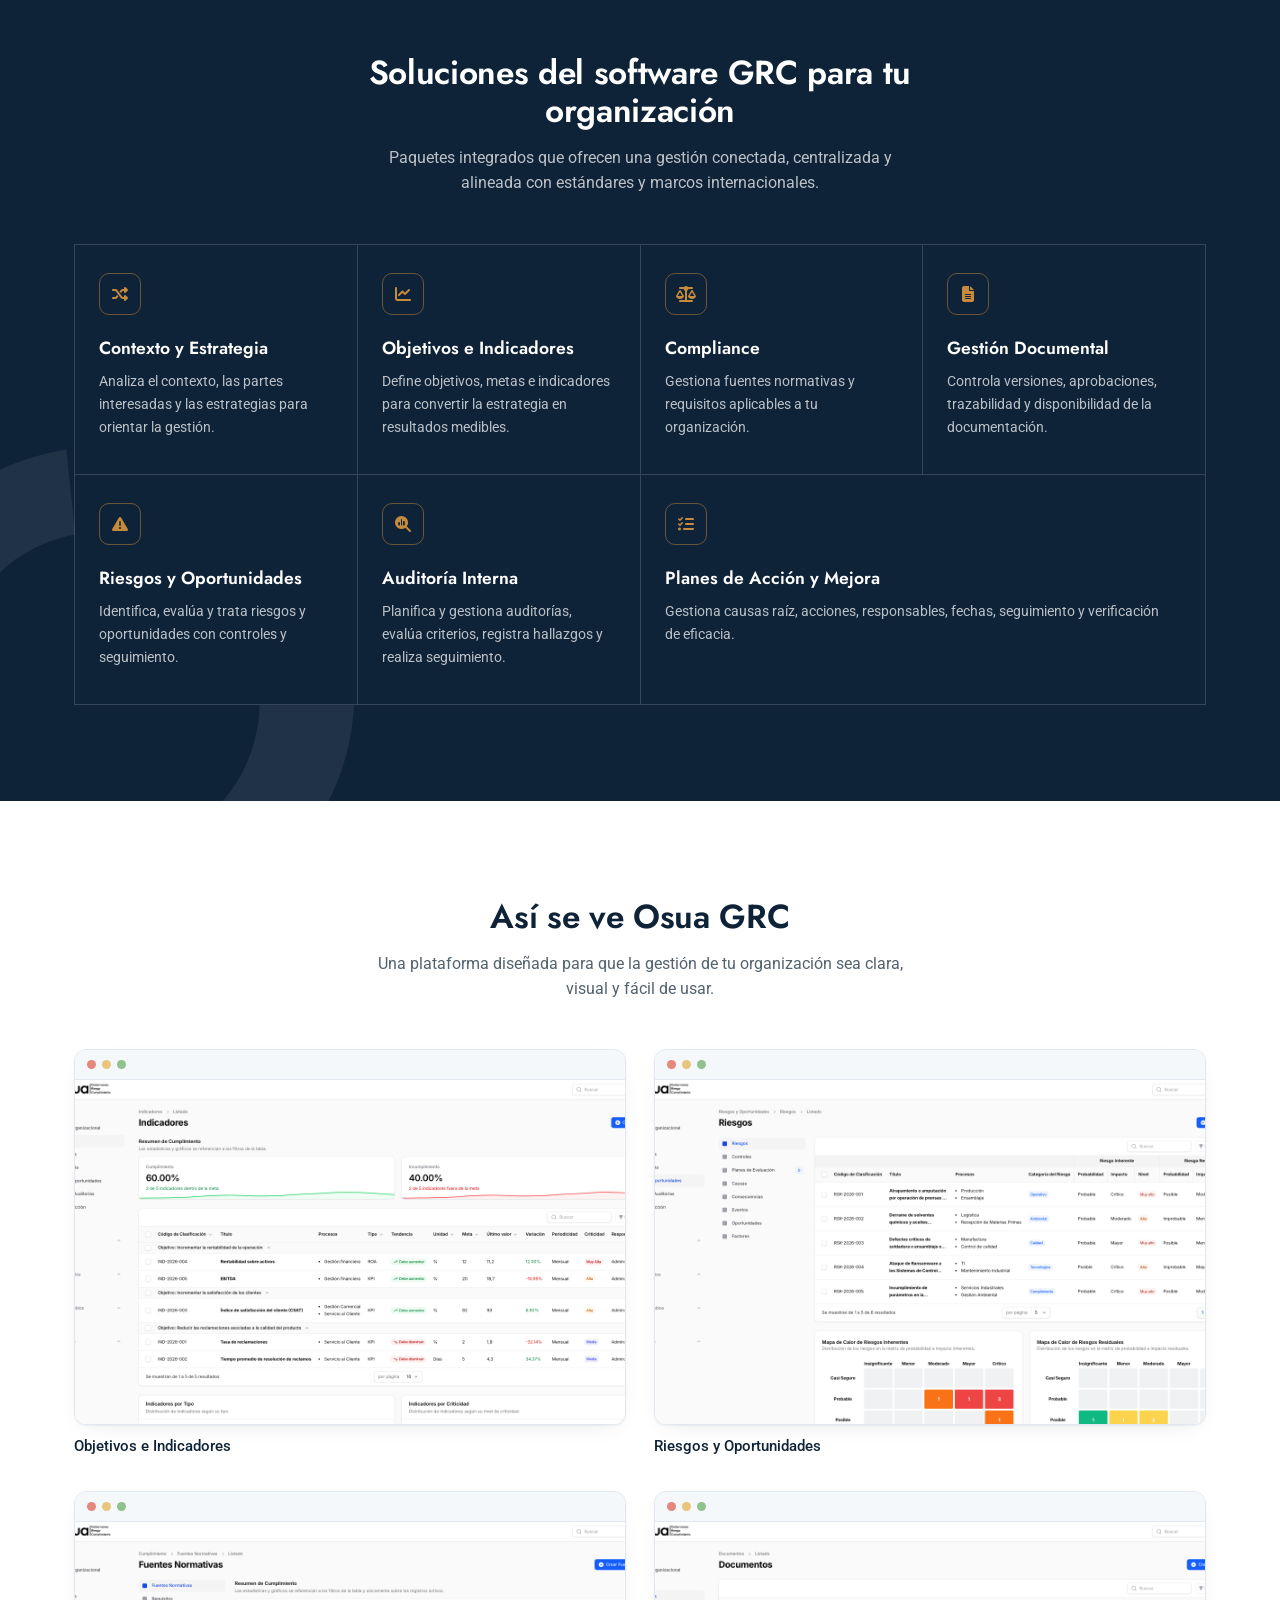
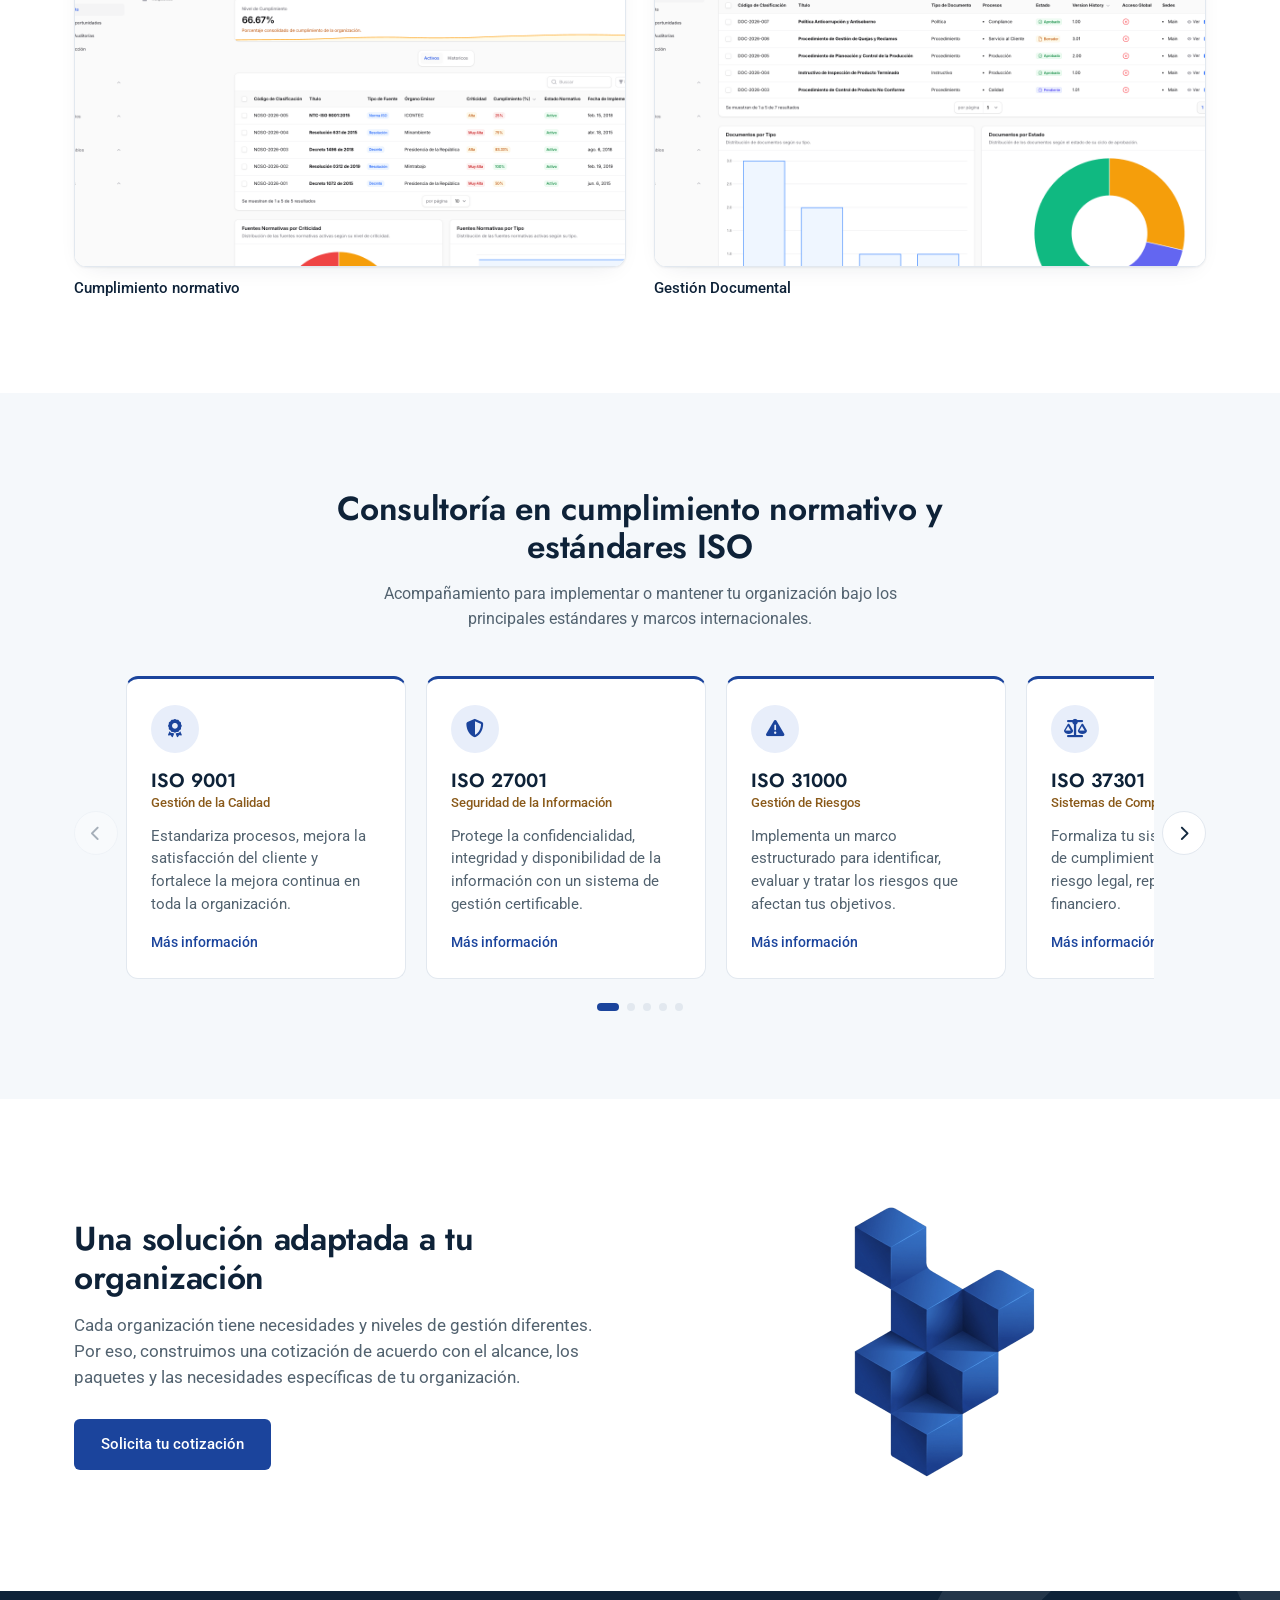
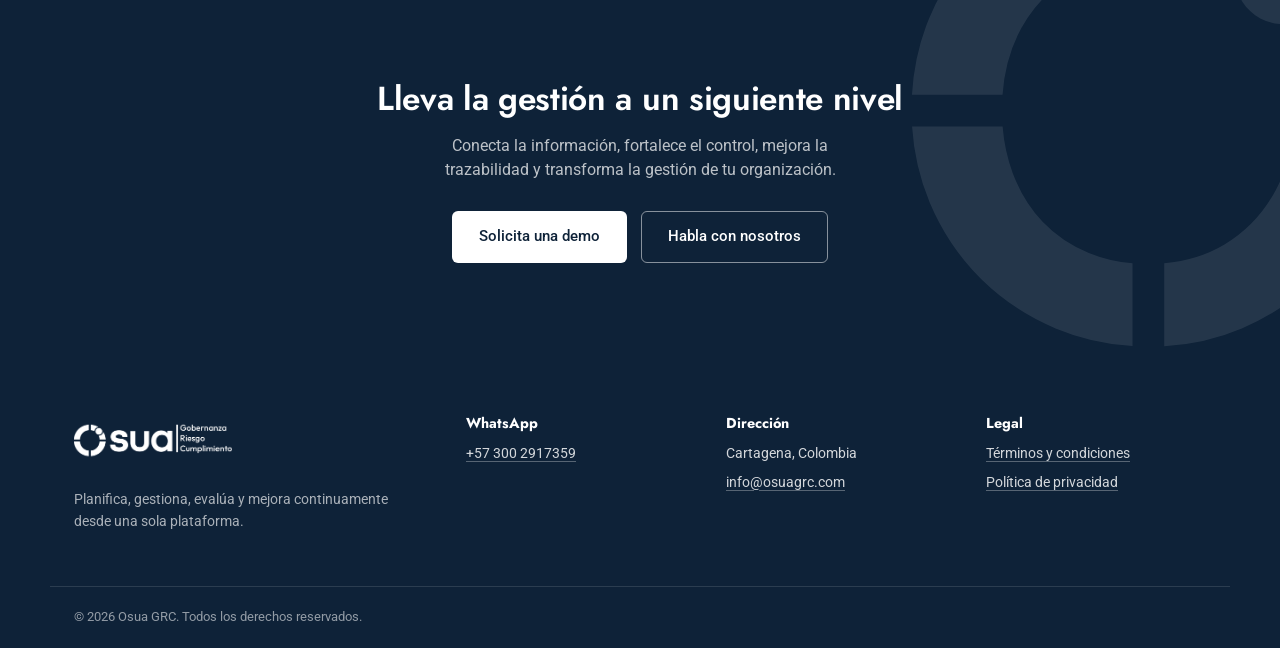
==== commit 8b4f3687: "feat(analytics): agregar Google Tag Manager para seguimiento de métricas" ====
--- a/index.html
+++ b/index.html
@@ -88,6 +88,14 @@
 <link href="https://fonts.googleapis.com/css2?family=Jost:wght@500;600;700&family=Roboto:wght@400;500;700&display=swap" rel="stylesheet">
 <link rel="stylesheet" href="https://cdnjs.cloudflare.com/ajax/libs/font-awesome/6.5.2/css/all.min.css">
 <link rel="stylesheet" href="css/styles.css">
+<!-- Google tag (gtag.js) -->
+<script async src="https://www.googletagmanager.com/gtag/js?id=G-771WNQEZC4"></script>
+<script>
+  window.dataLayer = window.dataLayer || [];
+  function gtag(){dataLayer.push(arguments);}
+  gtag('js', new Date());
+  gtag('config', 'G-771WNQEZC4');
+</script>
 </head>
 <body>
 <a class="skip-link" href="#contenido">Saltar al contenido</a>
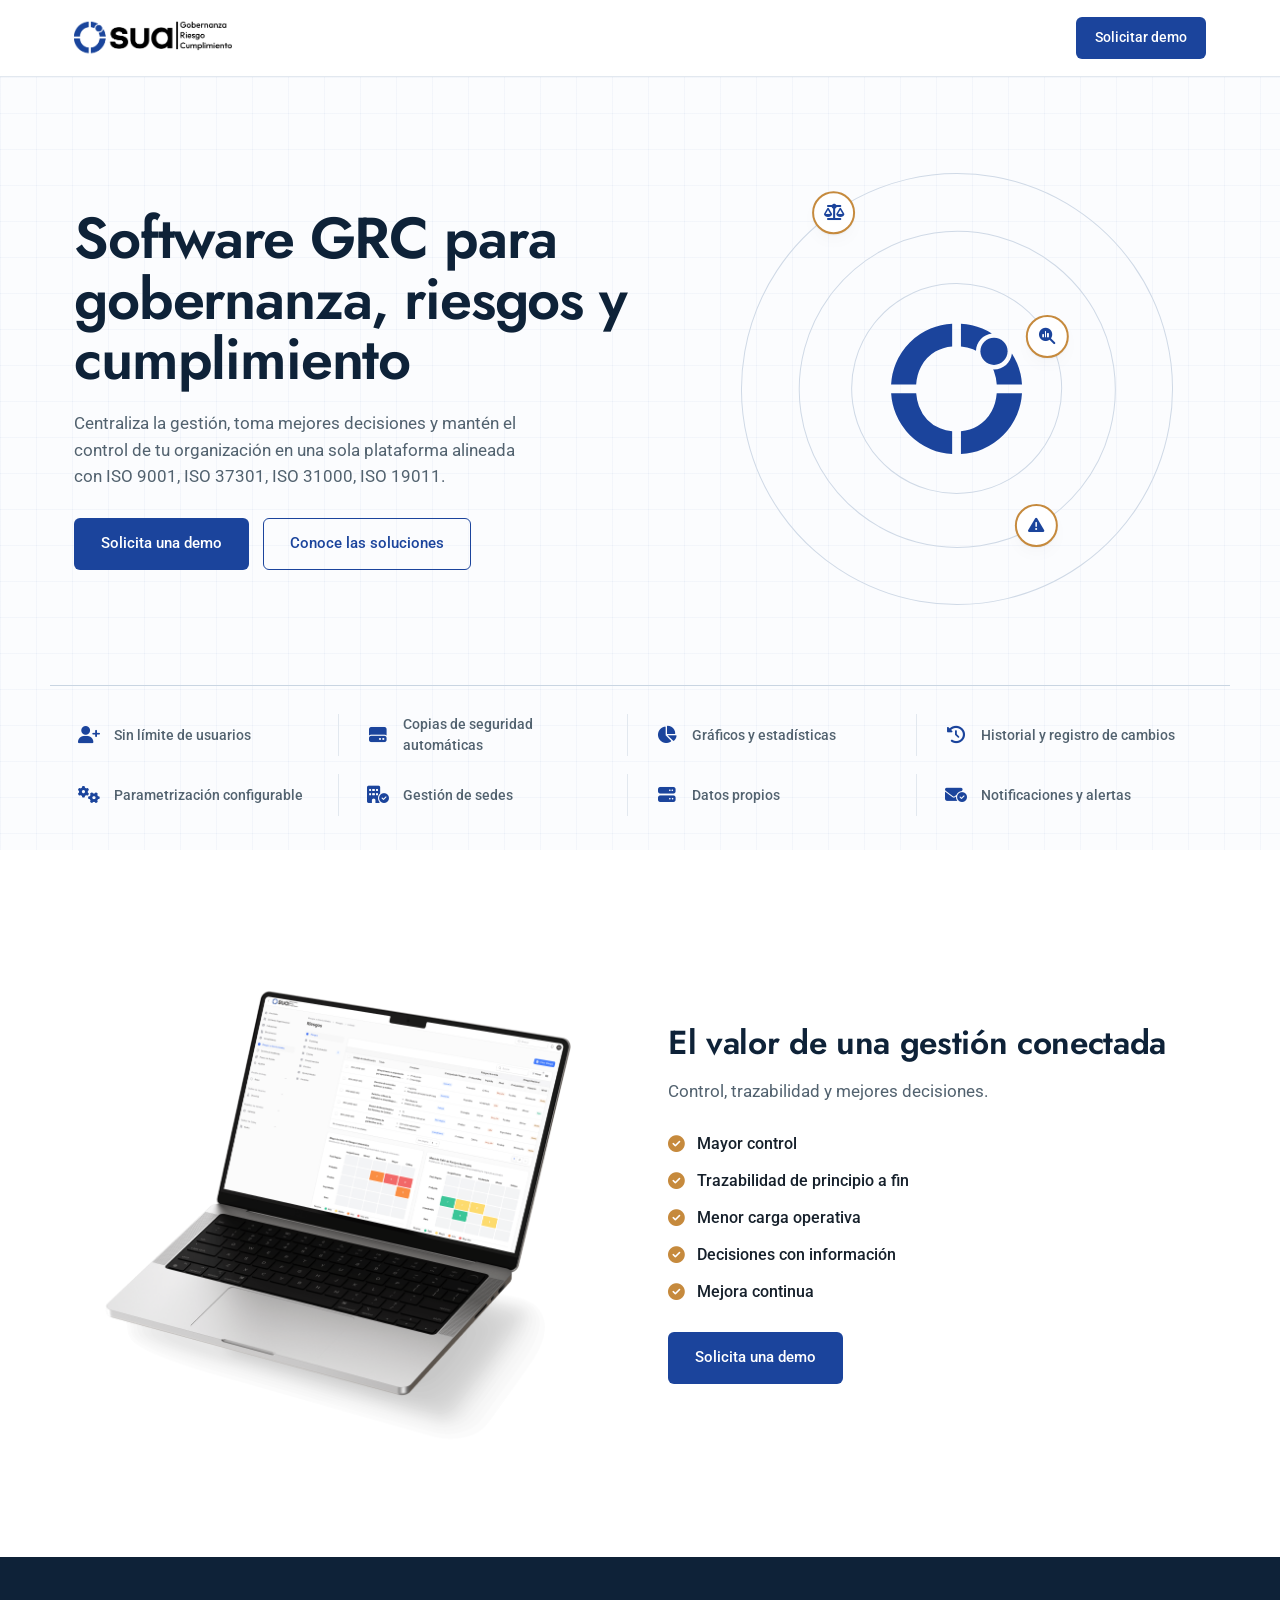
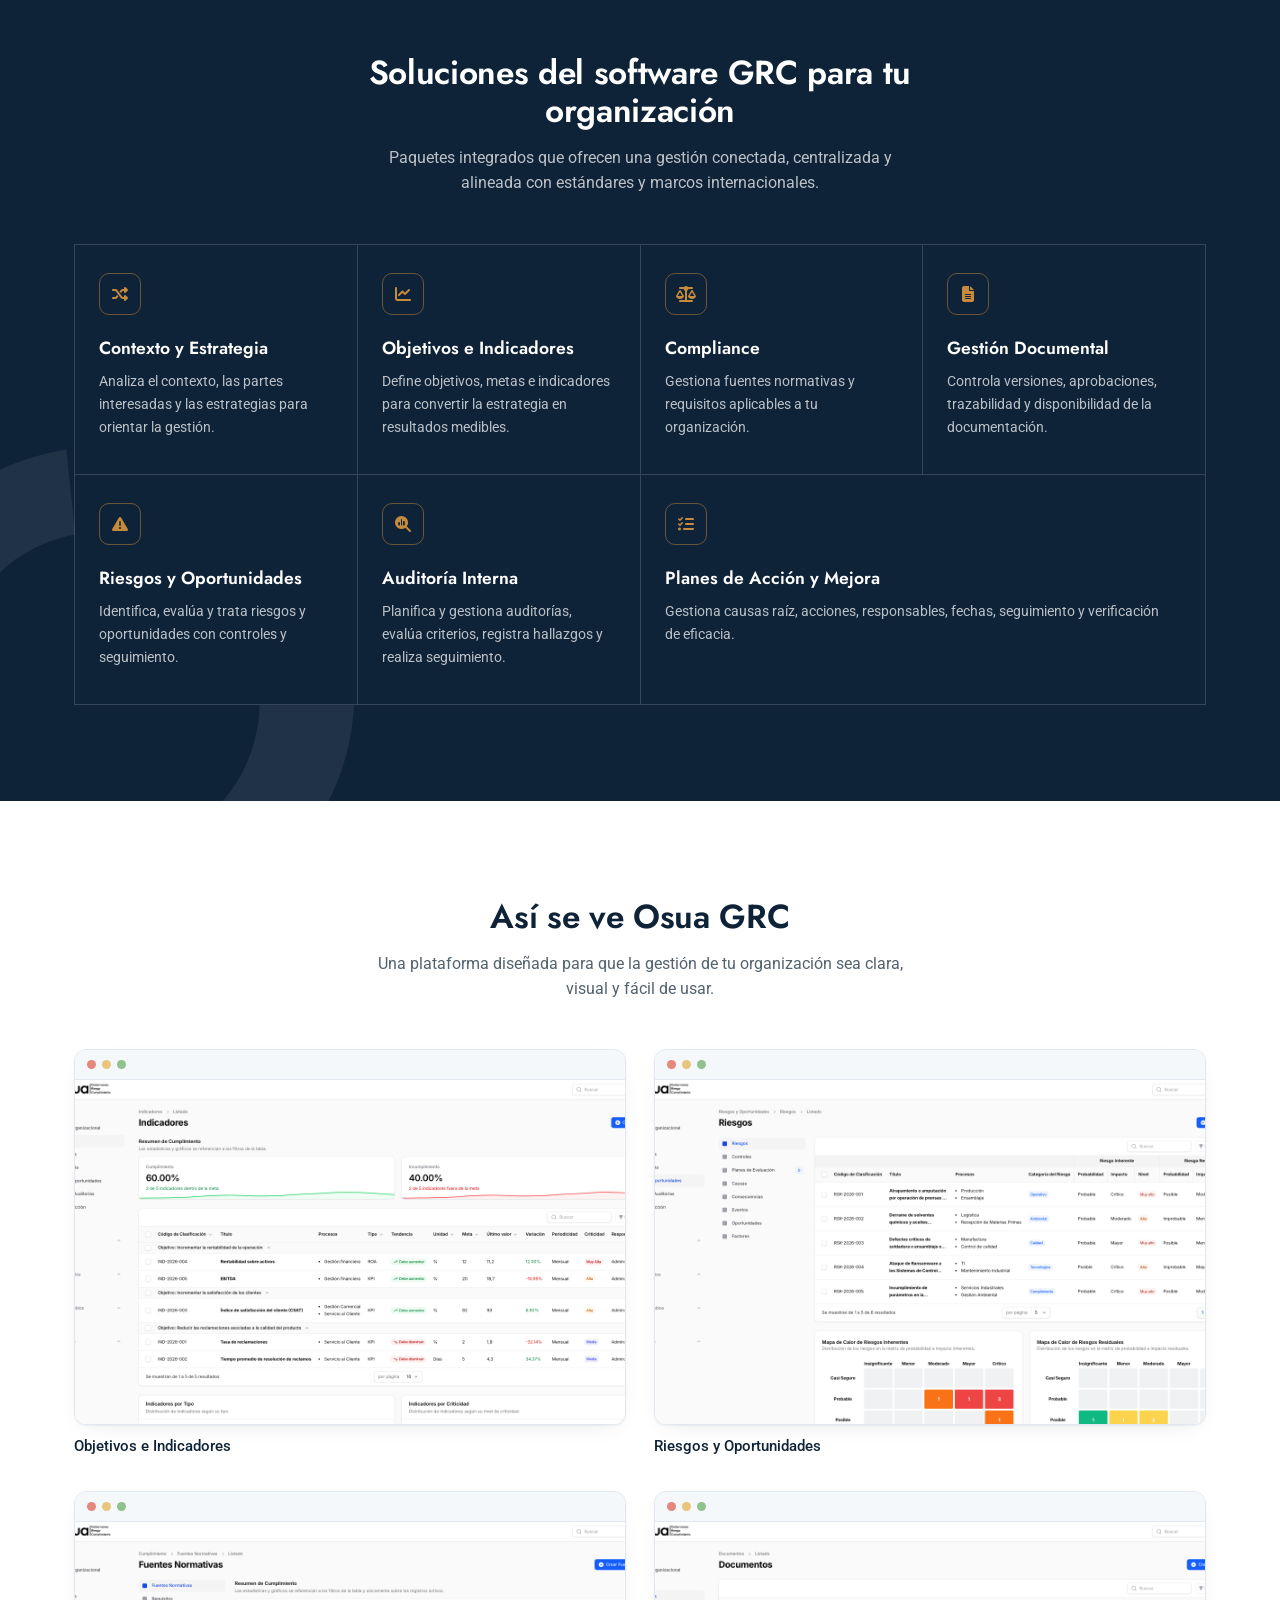
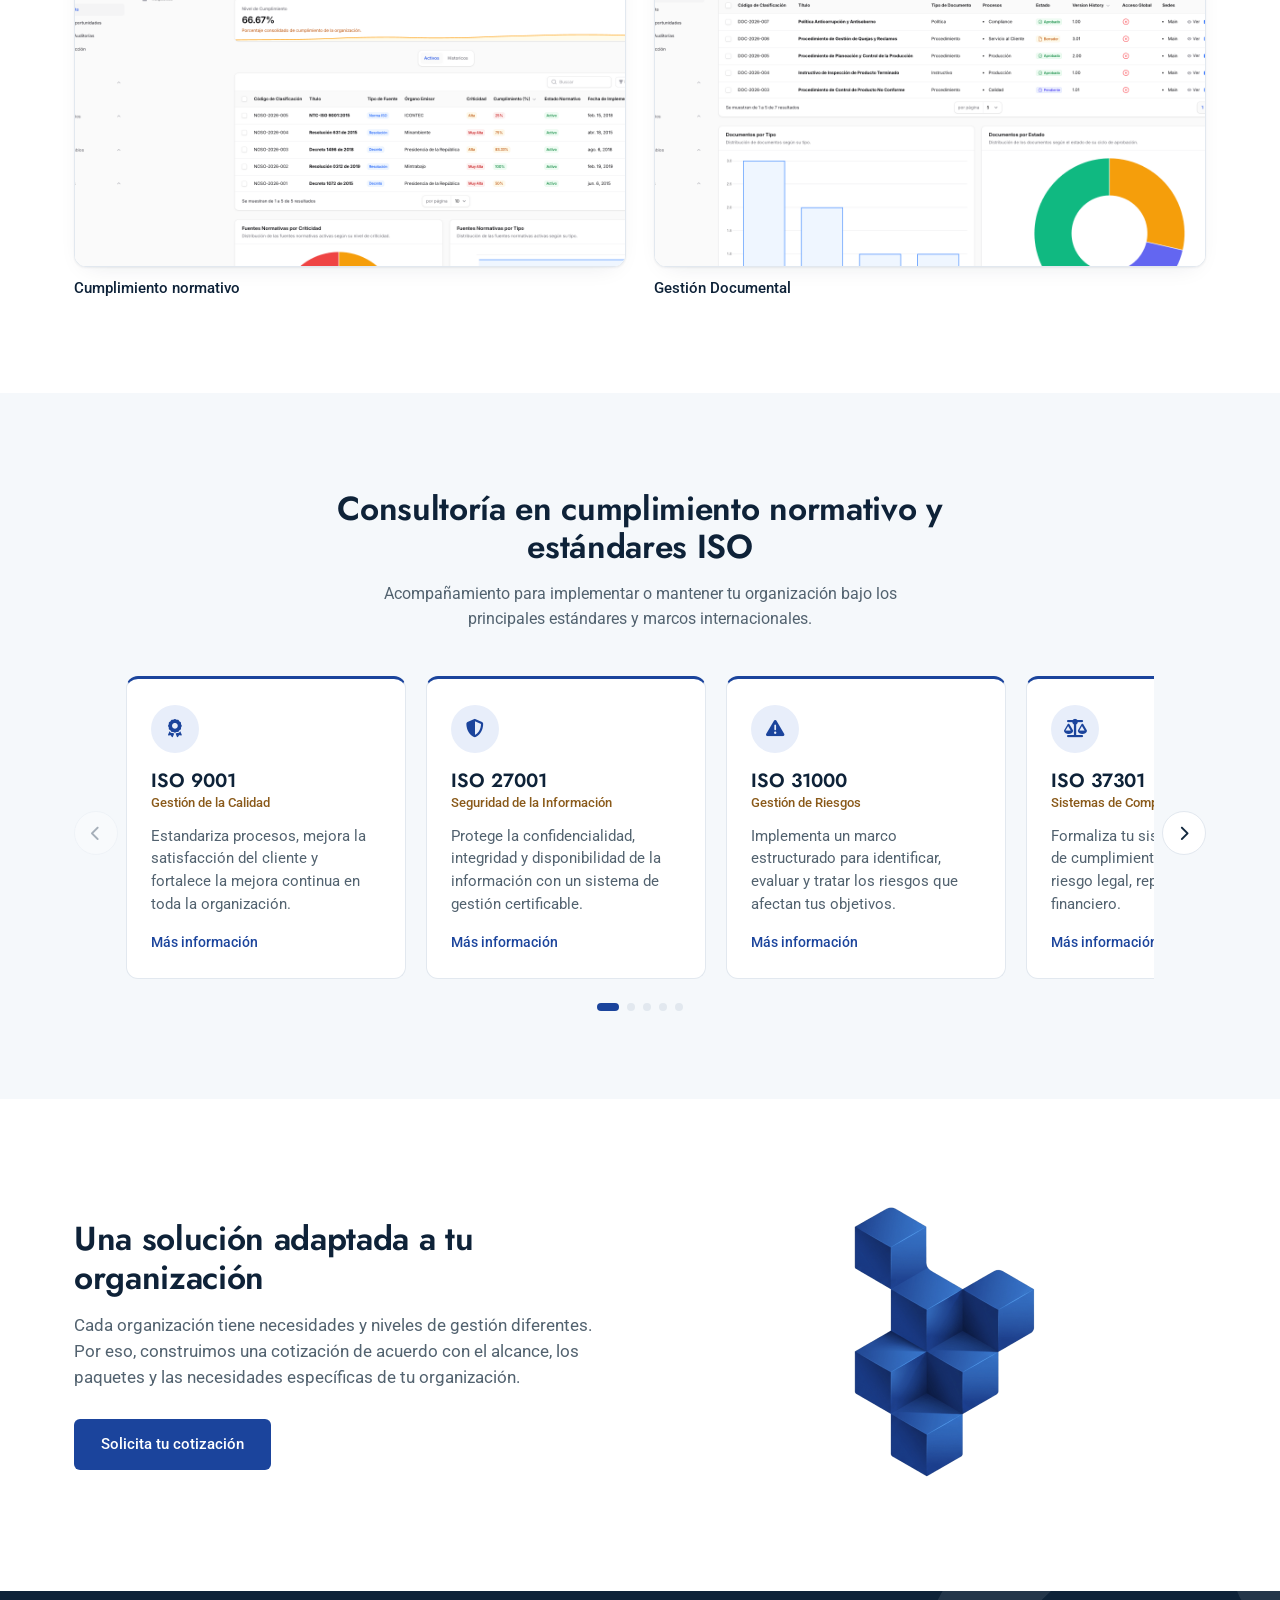
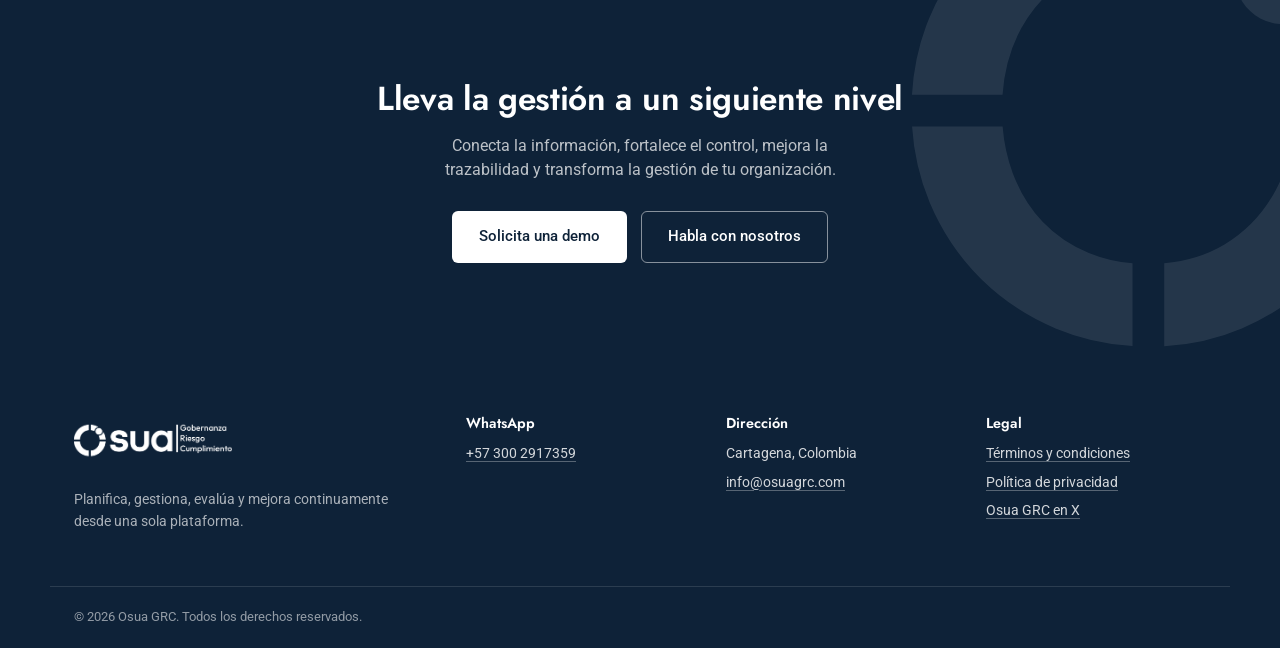
==== commit 1eb86fe7: "feat(footer): cambiar encabezados de h4 a h3 y agregar enlace a redes sociales" ====
--- a/index.html
+++ b/index.html
@@ -4,17 +4,18 @@
 <meta charset="UTF-8">
 <meta name="viewport" content="width=device-width, initial-scale=1.0">
 <title>Software GRC para Gobernanza, Riesgos y Cumplimiento | Osua GRC</title>
-<meta name="description" content="Software GRC para gestionar riesgos y oportunidades, cumplimiento normativo, auditorías internas, indicadores, gestión estratégica, documentos y planes de acción.">
+<meta name="description" content="Software GRC para gestionar riesgos, cumplimiento normativo y auditorías en un solo lugar. Optimiza tus procesos e impulsa la mejora continua.">
 <meta name="color-scheme" content="light">
 <meta property="og:type" content="website">
 <meta property="og:locale" content="es_LA">
 <meta property="og:site_name" content="Osua GRC">
 <meta property="og:title" content="Software GRC para Gobernanza, Riesgos y Cumplimiento | Osua GRC">
-<meta property="og:description" content="Software GRC para gestionar riesgos y oportunidades, cumplimiento normativo, auditorías internas, indicadores, gestión estratégica, documentos y planes de acción.">
+<meta property="og:description" content="Software GRC para gestionar riesgos, cumplimiento normativo y auditorías en un solo lugar. Optimiza tus procesos e impulsa la mejora continua.">
 <meta property="og:image" content="https://osuagrc.com/assets/logo_osua_fondo_claro.png">
 <meta name="twitter:card" content="summary">
+<meta name="twitter:site" content="@OsuaGRC">
 <meta name="twitter:title" content="Software GRC para Gobernanza, Riesgos y Cumplimiento | Osua GRC">
-<meta name="twitter:description" content="Software GRC para gestionar riesgos y oportunidades, cumplimiento normativo, auditorías internas, indicadores, gestión estratégica, documentos y planes de acción.">
+<meta name="twitter:description" content="Software GRC para gestionar riesgos, cumplimiento normativo y auditorías en un solo lugar. Optimiza tus procesos e impulsa la mejora continua.">
 <meta name="twitter:image" content="https://osuagrc.com/assets/logo_osua_fondo_claro.png">
 <link rel="canonical" href="https://osuagrc.com/">
 <meta property="og:url" content="https://osuagrc.com/">
@@ -29,6 +30,9 @@
       "url": "https://osuagrc.com/",
       "logo": "https://osuagrc.com/assets/logo_osua_fondo_claro.png",
       "email": "info@osuagrc.com",
+      "sameAs": [
+        "https://x.com/OsuaGRC"
+      ],
       "contactPoint": {
         "@type": "ContactPoint",
         "contactType": "sales",
@@ -54,7 +58,7 @@
       "url": "https://osuagrc.com/",
       "applicationCategory": "BusinessApplication",
       "operatingSystem": "Web",
-      "description": "Software GRC para gestionar riesgos y oportunidades, cumplimiento normativo, auditorías internas, indicadores, gestión estratégica, documentos y planes de acción.",
+      "description": "Software GRC para gestionar riesgos, cumplimiento normativo y auditorías en un solo lugar. Optimiza tus procesos e impulsa la mejora continua.",
       "inLanguage": "es-419",
       "publisher": {
         "@id": "https://osuagrc.com/#organization"
@@ -405,20 +409,21 @@
     </div>
 
     <div class="footer-col">
-      <h4>WhatsApp</h4>
+      <h3>WhatsApp</h3>
       <p><a href="https://wa.me/573002917359" target="_blank" rel="noopener noreferrer">+57 300 2917359</a></p>
     </div>
 
     <div class="footer-col">
-      <h4>Dirección</h4>
+      <h3>Dirección</h3>
       <p>Cartagena, Colombia</p>
       <p><a href="mailto:info@osuagrc.com">info@osuagrc.com</a></p>
     </div>
 
     <div class="footer-col">
-      <h4>Legal</h4>
+      <h3>Legal</h3>
       <p><a href="terminos.html">Términos y condiciones</a></p>
       <p><a href="privacidad.html">Política de privacidad</a></p>
+      <p><a href="https://x.com/OsuaGRC" target="_blank" rel="noopener noreferrer" aria-label="Osua GRC en X (se abre en una pestaña nueva)">Osua GRC en X</a></p>
     </div>
   </div>
 
@@ -448,6 +453,6 @@
   <i class="fa-solid fa-arrow-up"></i>
 </button>
 
-<script src="js/script.js"></script>
+<script src="js/script.js" defer></script>
 </body>
 </html>
--- a/css/styles.css
+++ b/css/styles.css
@@ -813,7 +813,7 @@
 .footer-brand span { font-weight: 700; color: var(--white); }
 .footer-brand small { font-weight: 400; color: rgba(255,255,255,0.6); font-size: 0.7rem; }
 .footer-brand p { flex-basis: 100%; margin-top: 12px; font-size: 0.88rem; color: rgba(255,255,255,0.65); }
-.footer-col h4 { color: var(--white); font-size: 0.9rem; margin-bottom: 12px; }
+.footer-col h3 { color: var(--white); font-size: 0.9rem; margin-bottom: 12px; }
 .footer-col p { margin-bottom: 6px; font-size: 0.9rem; color: rgba(255,255,255,0.82); }
 .footer-col a:hover { color: var(--gold-500); }
 .footer-col a { text-decoration: underline; text-decoration-color: rgba(255,255,255,0.3); text-underline-offset: 3px; }
@@ -850,4 +850,4 @@
 @media (max-width: 520px) {
   .hero-ctas, .cta-actions { flex-direction: column; align-items: stretch; }
   .hero-ctas .btn, .cta-actions .btn { width: 100%; }
-}
+}
